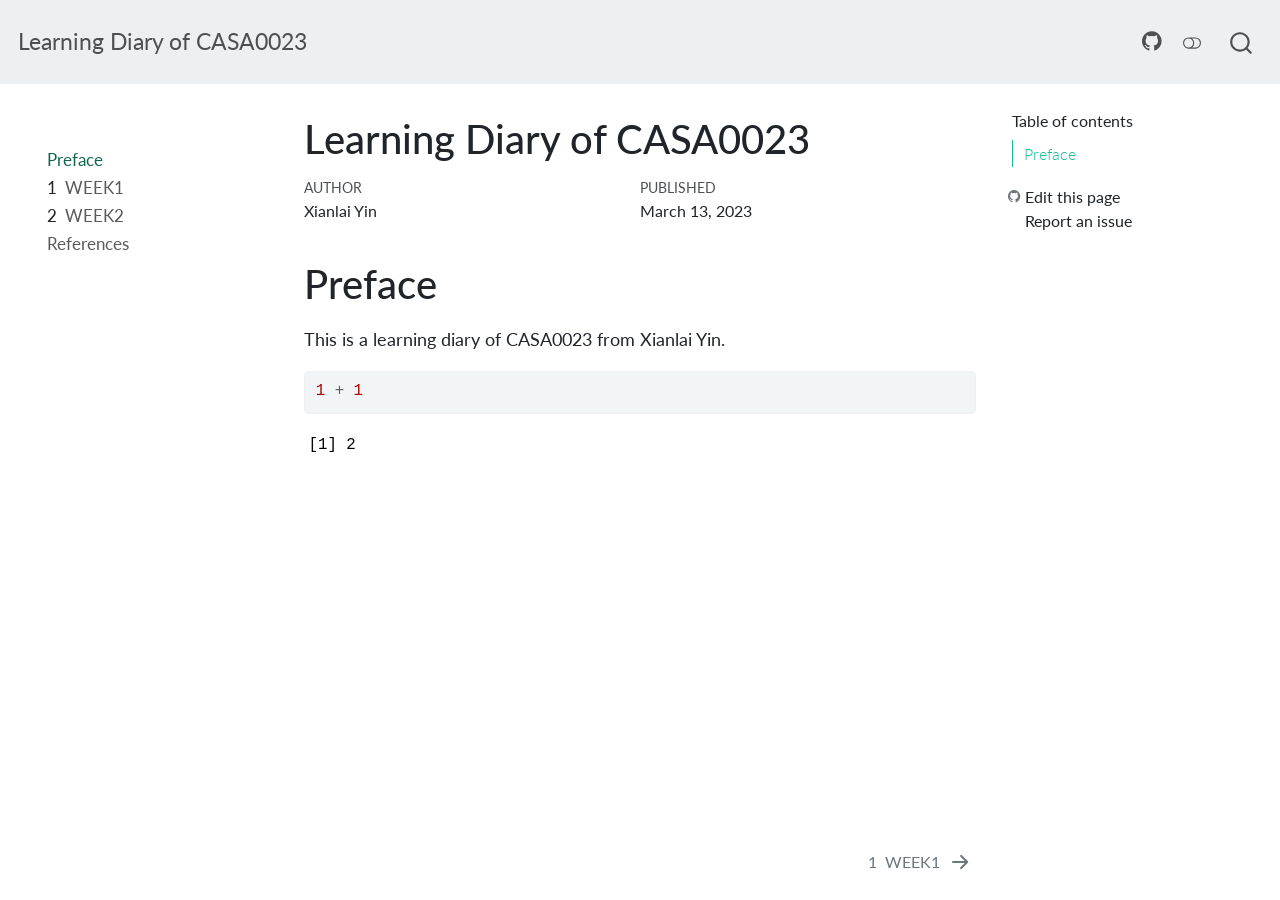
==== learning_diary/docs/index.html @ 4cc1a4bc "UPDATE" ====
<!DOCTYPE html>
<html xmlns="http://www.w3.org/1999/xhtml" lang="en" xml:lang="en"><head>
<meta http-equiv="Content-Type" content="text/html; charset=UTF-8">
<meta charset="utf-8">
<meta name="generator" content="quarto-1.1.251">
<meta name="viewport" content="width=device-width, initial-scale=1.0, user-scalable=yes">
<meta name="author" content="Xianlai Yin">
<meta name="dcterms.date" content="2023-03-13">
<title>Learning Diary of CASA0023</title>
<style>
code{white-space: pre-wrap;}
span.smallcaps{font-variant: small-caps;}
div.columns{display: flex; gap: min(4vw, 1.5em);}
div.column{flex: auto; overflow-x: auto;}
div.hanging-indent{margin-left: 1.5em; text-indent: -1.5em;}
ul.task-list{list-style: none;}
ul.task-list li input[type="checkbox"] {
  width: 0.8em;
  margin: 0 0.8em 0.2em -1.6em;
  vertical-align: middle;
}
pre > code.sourceCode { white-space: pre; position: relative; }
pre > code.sourceCode > span { display: inline-block; line-height: 1.25; }
pre > code.sourceCode > span:empty { height: 1.2em; }
.sourceCode { overflow: visible; }
code.sourceCode > span { color: inherit; text-decoration: inherit; }
div.sourceCode { margin: 1em 0; }
pre.sourceCode { margin: 0; }
@media screen {
div.sourceCode { overflow: auto; }
}
@media print {
pre > code.sourceCode { white-space: pre-wrap; }
pre > code.sourceCode > span { text-indent: -5em; padding-left: 5em; }
}
pre.numberSource code
  { counter-reset: source-line 0; }
pre.numberSource code > span
  { position: relative; left: -4em; counter-increment: source-line; }
pre.numberSource code > span > a:first-child::before
  { content: counter(source-line);
    position: relative; left: -1em; text-align: right; vertical-align: baseline;
    border: none; display: inline-block;
    -webkit-touch-callout: none; -webkit-user-select: none;
    -khtml-user-select: none; -moz-user-select: none;
    -ms-user-select: none; user-select: none;
    padding: 0 4px; width: 4em;
    color: #aaaaaa;
  }
pre.numberSource { margin-left: 3em; border-left: 1px solid #aaaaaa;  padding-left: 4px; }
div.sourceCode
  {   }
@media screen {
pre > code.sourceCode > span > a:first-child::before { text-decoration: underline; }
}
code span.al { color: #ff0000; font-weight: bold; } /* Alert */
code span.an { color: #60a0b0; font-weight: bold; font-style: italic; } /* Annotation */
code span.at { color: #7d9029; } /* Attribute */
code span.bn { color: #40a070; } /* BaseN */
code span.bu { color: #008000; } /* BuiltIn */
code span.cf { color: #007020; font-weight: bold; } /* ControlFlow */
code span.ch { color: #4070a0; } /* Char */
code span.cn { color: #880000; } /* Constant */
code span.co { color: #60a0b0; font-style: italic; } /* Comment */
code span.cv { color: #60a0b0; font-weight: bold; font-style: italic; } /* CommentVar */
code span.do { color: #ba2121; font-style: italic; } /* Documentation */
code span.dt { color: #902000; } /* DataType */
code span.dv { color: #40a070; } /* DecVal */
code span.er { color: #ff0000; font-weight: bold; } /* Error */
code span.ex { } /* Extension */
code span.fl { color: #40a070; } /* Float */
code span.fu { color: #06287e; } /* Function */
code span.im { color: #008000; font-weight: bold; } /* Import */
code span.in { color: #60a0b0; font-weight: bold; font-style: italic; } /* Information */
code span.kw { color: #007020; font-weight: bold; } /* Keyword */
code span.op { color: #666666; } /* Operator */
code span.ot { color: #007020; } /* Other */
code span.pp { color: #bc7a00; } /* Preprocessor */
code span.sc { color: #4070a0; } /* SpecialChar */
code span.ss { color: #bb6688; } /* SpecialString */
code span.st { color: #4070a0; } /* String */
code span.va { color: #19177c; } /* Variable */
code span.vs { color: #4070a0; } /* VerbatimString */
code span.wa { color: #60a0b0; font-weight: bold; font-style: italic; } /* Warning */
</style>

<script src="site_libs/quarto-nav/quarto-nav.js"></script>
<script src="site_libs/quarto-nav/headroom.min.js"></script>
<script src="site_libs/clipboard/clipboard.min.js"></script>
<script src="site_libs/quarto-search/autocomplete.umd.js"></script>
<script src="site_libs/quarto-search/fuse.min.js"></script>
<script src="site_libs/quarto-search/quarto-search.js"></script>
<meta name="quarto:offset" content="./">
<link href="./WEEK1.html" rel="next">
<script src="site_libs/quarto-html/quarto.js"></script>
<script src="site_libs/quarto-html/popper.min.js"></script>
<script src="site_libs/quarto-html/tippy.umd.min.js"></script>
<script src="site_libs/quarto-html/anchor.min.js"></script>
<link href="site_libs/quarto-html/tippy.css" rel="stylesheet">
<link href="site_libs/quarto-html/quarto-syntax-highlighting.css" rel="stylesheet" class="quarto-color-scheme" id="quarto-text-highlighting-styles">
<link href="site_libs/quarto-html/quarto-syntax-highlighting-dark.css" rel="prefetch" class="quarto-color-scheme quarto-color-alternate" id="quarto-text-highlighting-styles">
<script src="site_libs/bootstrap/bootstrap.min.js"></script>
<link href="site_libs/bootstrap/bootstrap-icons.css" rel="stylesheet">
<link href="site_libs/bootstrap/bootstrap.min.css" rel="stylesheet" class="quarto-color-scheme" id="quarto-bootstrap" data-mode="light">
<link href="site_libs/bootstrap/bootstrap-dark.min.css" rel="prefetch" class="quarto-color-scheme quarto-color-alternate" id="quarto-bootstrap" data-mode="dark"><script id="quarto-search-options" type="application/json">{
  "location": "navbar",
  "copy-button": false,
  "collapse-after": 3,
  "panel-placement": "end",
  "type": "overlay",
  "limit": 20,
  "language": {
    "search-no-results-text": "No results",
    "search-matching-documents-text": "matching documents",
    "search-copy-link-title": "Copy link to search",
    "search-hide-matches-text": "Hide additional matches",
    "search-more-match-text": "more match in this document",
    "search-more-matches-text": "more matches in this document",
    "search-clear-button-title": "Clear",
    "search-detached-cancel-button-title": "Cancel",
    "search-submit-button-title": "Submit"
  }
}</script>
</head>
<body class="nav-sidebar floating nav-fixed">

<div id="quarto-search-results"></div>
  <header id="quarto-header" class="headroom fixed-top"><nav class="navbar navbar-expand-lg navbar-dark "><div class="navbar-container container-fluid">
      <div class="navbar-brand-container">
    <a class="navbar-brand" href="./index.html">
    <span class="navbar-title">Learning Diary of CASA0023</span>
    </a>
  </div>
          <button class="navbar-toggler" type="button" data-bs-toggle="collapse" data-bs-target="#navbarCollapse" aria-controls="navbarCollapse" aria-expanded="false" aria-label="Toggle navigation" onclick="if (window.quartoToggleHeadroom) { window.quartoToggleHeadroom(); }">
  <span class="navbar-toggler-icon"></span>
</button>
          <div class="collapse navbar-collapse" id="navbarCollapse">
            <ul class="navbar-nav navbar-nav-scroll ms-auto">
<li class="nav-item compact">
    <a class="nav-link" href="https://github.com/XianlaiYin/CASA0023/tree/main/learning_diary"><i class="bi bi-github" role="img">
</i> 
 </a>
  </li>  
</ul>
<div class="quarto-toggle-container">
                  <a href="" class="quarto-color-scheme-toggle nav-link" onclick="window.quartoToggleColorScheme(); return false;" title="Toggle dark mode"><i class="bi"></i></a>
              </div>
              <div id="quarto-search" class="" title="Search"></div>
          </div> <!-- /navcollapse -->
      </div> <!-- /container-fluid -->
    </nav><nav class="quarto-secondary-nav" data-bs-toggle="collapse" data-bs-target="#quarto-sidebar" aria-controls="quarto-sidebar" aria-expanded="false" aria-label="Toggle sidebar navigation" onclick="if (window.quartoToggleHeadroom) { window.quartoToggleHeadroom(); }"><div class="container-fluid d-flex justify-content-between">
      <h1 class="quarto-secondary-nav-title">Learning Diary of CASA0023</h1>
      <button type="button" class="quarto-btn-toggle btn" aria-label="Show secondary navigation">
        <i class="bi bi-chevron-right"></i>
      </button>
    </div>
  </nav></header><!-- content --><div id="quarto-content" class="quarto-container page-columns page-rows-contents page-layout-article page-navbar">
<!-- sidebar -->
  <nav id="quarto-sidebar" class="sidebar collapse sidebar-navigation floating overflow-auto"><div class="mt-2 flex-shrink-0 align-items-center">
        <div class="sidebar-search">
        <div id="quarto-search" class="" title="Search"></div>
        </div>
      </div>
    <div class="sidebar-menu-container"> 
    <ul class="list-unstyled mt-1">
<li class="sidebar-item">
  <div class="sidebar-item-container"> 
  <a href="./index.html" class="sidebar-item-text sidebar-link active">Preface</a>
  </div>
</li>
        <li class="sidebar-item">
  <div class="sidebar-item-container"> 
  <a href="./WEEK1.html" class="sidebar-item-text sidebar-link"><span class="chapter-number">1</span>&nbsp; <span class="chapter-title">WEEK1</span></a>
  </div>
</li>
        <li class="sidebar-item">
  <div class="sidebar-item-container"> 
  <a href="./WEEK2.html" class="sidebar-item-text sidebar-link"><span class="chapter-number">2</span>&nbsp; <span class="chapter-title">WEEK2</span></a>
  </div>
</li>
        <li class="sidebar-item">
  <div class="sidebar-item-container"> 
  <a href="./references.html" class="sidebar-item-text sidebar-link">References</a>
  </div>
</li>
    </ul>
</div>
</nav><!-- margin-sidebar --><div id="quarto-margin-sidebar" class="sidebar margin-sidebar">
        <nav id="TOC" role="doc-toc" class="toc-active"><h2 id="toc-title">Table of contents</h2>
   
  <ul>
<li><a href="#preface" id="toc-preface" class="nav-link active" data-scroll-target="#preface">Preface</a></li>
  </ul><div class="toc-actions"><div><i class="bi bi-github"></i></div><div class="action-links"><p><a href="https://github.com/XianlaiYin/CASA0023/tree/main/learning_diary/edit/main/index.qmd" class="toc-action">Edit this page</a></p><p><a href="https://github.com/XianlaiYin/CASA0023/tree/main/learning_diary/issues/new" class="toc-action">Report an issue</a></p></div></div></nav>
    </div>
<!-- main -->
<main class="content" id="quarto-document-content"><header id="title-block-header" class="quarto-title-block default"><div class="quarto-title">
<h1 class="title d-none d-lg-block">Learning Diary of CASA0023</h1>
</div>



<div class="quarto-title-meta">

    <div>
    <div class="quarto-title-meta-heading">Author</div>
    <div class="quarto-title-meta-contents">
             <p>Xianlai Yin </p>
          </div>
  </div>
    
    <div>
    <div class="quarto-title-meta-heading">Published</div>
    <div class="quarto-title-meta-contents">
      <p class="date">March 13, 2023</p>
    </div>
  </div>
    
  </div>
  

</header><section id="preface" class="level1 unnumbered"><h1 class="unnumbered">Preface</h1>
<p>This is a learning diary of CASA0023 from Xianlai Yin.</p>
<div class="cell">
<div class="sourceCode" id="cb1"><pre class="downlit sourceCode r code-with-copy"><code class="sourceCode R"><span><span class="fl">1</span> <span class="op">+</span> <span class="fl">1</span></span></code><button title="Copy to Clipboard" class="code-copy-button"><i class="bi"></i></button></pre></div>
<div class="cell-output cell-output-stdout">
<pre><code>[1] 2</code></pre>
</div>
</div>


</section></main><!-- /main --><script id="quarto-html-after-body" type="application/javascript">
window.document.addEventListener("DOMContentLoaded", function (event) {
  const toggleBodyColorMode = (bsSheetEl) => {
    const mode = bsSheetEl.getAttribute("data-mode");
    const bodyEl = window.document.querySelector("body");
    if (mode === "dark") {
      bodyEl.classList.add("quarto-dark");
      bodyEl.classList.remove("quarto-light");
    } else {
      bodyEl.classList.add("quarto-light");
      bodyEl.classList.remove("quarto-dark");
    }
  }
  const toggleBodyColorPrimary = () => {
    const bsSheetEl = window.document.querySelector("link#quarto-bootstrap");
    if (bsSheetEl) {
      toggleBodyColorMode(bsSheetEl);
    }
  }
  toggleBodyColorPrimary();  
  const disableStylesheet = (stylesheets) => {
    for (let i=0; i < stylesheets.length; i++) {
      const stylesheet = stylesheets[i];
      stylesheet.rel = 'prefetch';
    }
  }
  const enableStylesheet = (stylesheets) => {
    for (let i=0; i < stylesheets.length; i++) {
      const stylesheet = stylesheets[i];
      stylesheet.rel = 'stylesheet';
    }
  }
  const manageTransitions = (selector, allowTransitions) => {
    const els = window.document.querySelectorAll(selector);
    for (let i=0; i < els.length; i++) {
      const el = els[i];
      if (allowTransitions) {
        el.classList.remove('notransition');
      } else {
        el.classList.add('notransition');
      }
    }
  }
  const toggleColorMode = (alternate) => {
    // Switch the stylesheets
    const alternateStylesheets = window.document.querySelectorAll('link.quarto-color-scheme.quarto-color-alternate');
    manageTransitions('#quarto-margin-sidebar .nav-link', false);
    if (alternate) {
      enableStylesheet(alternateStylesheets);
      for (const sheetNode of alternateStylesheets) {
        if (sheetNode.id === "quarto-bootstrap") {
          toggleBodyColorMode(sheetNode);
        }
      }
    } else {
      disableStylesheet(alternateStylesheets);
      toggleBodyColorPrimary();
    }
    manageTransitions('#quarto-margin-sidebar .nav-link', true);
    // Switch the toggles
    const toggles = window.document.querySelectorAll('.quarto-color-scheme-toggle');
    for (let i=0; i < toggles.length; i++) {
      const toggle = toggles[i];
      if (toggle) {
        if (alternate) {
          toggle.classList.add("alternate");     
        } else {
          toggle.classList.remove("alternate");
        }
      }
    }
    // Hack to workaround the fact that safari doesn't
    // properly recolor the scrollbar when toggling (#1455)
    if (navigator.userAgent.indexOf('Safari') > 0 && navigator.userAgent.indexOf('Chrome') == -1) {
      manageTransitions("body", false);
      window.scrollTo(0, 1);
      setTimeout(() => {
        window.scrollTo(0, 0);
        manageTransitions("body", true);
      }, 40);  
    }
  }
  const isFileUrl = () => { 
    return window.location.protocol === 'file:';
  }
  const hasAlternateSentinel = () => {  
    let styleSentinel = getColorSchemeSentinel();
    if (styleSentinel !== null) {
      return styleSentinel === "alternate";
    } else {
      return false;
    }
  }
  const setStyleSentinel = (alternate) => {
    const value = alternate ? "alternate" : "default";
    if (!isFileUrl()) {
      window.localStorage.setItem("quarto-color-scheme", value);
    } else {
      localAlternateSentinel = value;
    }
  }
  const getColorSchemeSentinel = () => {
    if (!isFileUrl()) {
      const storageValue = window.localStorage.getItem("quarto-color-scheme");
      return storageValue != null ? storageValue : localAlternateSentinel;
    } else {
      return localAlternateSentinel;
    }
  }
  let localAlternateSentinel = 'default';
  // Dark / light mode switch
  window.quartoToggleColorScheme = () => {
    // Read the current dark / light value 
    let toAlternate = !hasAlternateSentinel();
    toggleColorMode(toAlternate);
    setStyleSentinel(toAlternate);
  };
  // Ensure there is a toggle, if there isn't float one in the top right
  if (window.document.querySelector('.quarto-color-scheme-toggle') === null) {
    const a = window.document.createElement('a');
    a.classList.add('top-right');
    a.classList.add('quarto-color-scheme-toggle');
    a.href = "";
    a.onclick = function() { try { window.quartoToggleColorScheme(); } catch {} return false; };
    const i = window.document.createElement("i");
    i.classList.add('bi');
    a.appendChild(i);
    window.document.body.appendChild(a);
  }
  // Switch to dark mode if need be
  if (hasAlternateSentinel()) {
    toggleColorMode(true);
  } 
  const icon = "";
  const anchorJS = new window.AnchorJS();
  anchorJS.options = {
    placement: 'right',
    icon: icon
  };
  anchorJS.add('.anchored');
  const clipboard = new window.ClipboardJS('.code-copy-button', {
    target: function(trigger) {
      return trigger.previousElementSibling;
    }
  });
  clipboard.on('success', function(e) {
    // button target
    const button = e.trigger;
    // don't keep focus
    button.blur();
    // flash "checked"
    button.classList.add('code-copy-button-checked');
    var currentTitle = button.getAttribute("title");
    button.setAttribute("title", "Copied!");
    setTimeout(function() {
      button.setAttribute("title", currentTitle);
      button.classList.remove('code-copy-button-checked');
    }, 1000);
    // clear code selection
    e.clearSelection();
  });
  function tippyHover(el, contentFn) {
    const config = {
      allowHTML: true,
      content: contentFn,
      maxWidth: 500,
      delay: 100,
      arrow: false,
      appendTo: function(el) {
          return el.parentElement;
      },
      interactive: true,
      interactiveBorder: 10,
      theme: 'quarto',
      placement: 'bottom-start'
    };
    window.tippy(el, config); 
  }
  const noterefs = window.document.querySelectorAll('a[role="doc-noteref"]');
  for (var i=0; i<noterefs.length; i++) {
    const ref = noterefs[i];
    tippyHover(ref, function() {
      // use id or data attribute instead here
      let href = ref.getAttribute('data-footnote-href') || ref.getAttribute('href');
      try { href = new URL(href).hash; } catch {}
      const id = href.replace(/^#\/?/, "");
      const note = window.document.getElementById(id);
      return note.innerHTML;
    });
  }
  var bibliorefs = window.document.querySelectorAll('a[role="doc-biblioref"]');
  for (var i=0; i<bibliorefs.length; i++) {
    const ref = bibliorefs[i];
    const cites = ref.parentNode.getAttribute('data-cites').split(' ');
    tippyHover(ref, function() {
      var popup = window.document.createElement('div');
      cites.forEach(function(cite) {
        var citeDiv = window.document.createElement('div');
        citeDiv.classList.add('hanging-indent');
        citeDiv.classList.add('csl-entry');
        var biblioDiv = window.document.getElementById('ref-' + cite);
        if (biblioDiv) {
          citeDiv.innerHTML = biblioDiv.innerHTML;
        }
        popup.appendChild(citeDiv);
      });
      return popup.innerHTML;
    });
  }
});
</script><nav class="page-navigation"><div class="nav-page nav-page-previous">
  </div>
  <div class="nav-page nav-page-next">
      <a href="./WEEK1.html" class="pagination-link">
        <span class="nav-page-text"><span class="chapter-number">1</span>&nbsp; <span class="chapter-title">WEEK1</span></span> <i class="bi bi-arrow-right-short"></i>
      </a>
  </div>
</nav>
</div> <!-- /content -->



</body></html>
---- learning_diary/docs/site_libs/quarto-html/tippy.css ----
.tippy-box[data-animation=fade][data-state=hidden]{opacity:0}[data-tippy-root]{max-width:calc(100vw - 10px)}.tippy-box{position:relative;background-color:#333;color:#fff;border-radius:4px;font-size:14px;line-height:1.4;white-space:normal;outline:0;transition-property:transform,visibility,opacity}.tippy-box[data-placement^=top]>.tippy-arrow{bottom:0}.tippy-box[data-placement^=top]>.tippy-arrow:before{bottom:-7px;left:0;border-width:8px 8px 0;border-top-color:initial;transform-origin:center top}.tippy-box[data-placement^=bottom]>.tippy-arrow{top:0}.tippy-box[data-placement^=bottom]>.tippy-arrow:before{top:-7px;left:0;border-width:0 8px 8px;border-bottom-color:initial;transform-origin:center bottom}.tippy-box[data-placement^=left]>.tippy-arrow{right:0}.tippy-box[data-placement^=left]>.tippy-arrow:before{border-width:8px 0 8px 8px;border-left-color:initial;right:-7px;transform-origin:center left}.tippy-box[data-placement^=right]>.tippy-arrow{left:0}.tippy-box[data-placement^=right]>.tippy-arrow:before{left:-7px;border-width:8px 8px 8px 0;border-right-color:initial;transform-origin:center right}.tippy-box[data-inertia][data-state=visible]{transition-timing-function:cubic-bezier(.54,1.5,.38,1.11)}.tippy-arrow{width:16px;height:16px;color:#333}.tippy-arrow:before{content:"";position:absolute;border-color:transparent;border-style:solid}.tippy-content{position:relative;padding:5px 9px;z-index:1}
---- learning_diary/docs/site_libs/quarto-html/quarto-syntax-highlighting.css ----
/* quarto syntax highlight colors */
:root {
  --quarto-hl-ot-color: #003B4F;
  --quarto-hl-at-color: #657422;
  --quarto-hl-ss-color: #20794D;
  --quarto-hl-an-color: #5E5E5E;
  --quarto-hl-fu-color: #4758AB;
  --quarto-hl-st-color: #20794D;
  --quarto-hl-cf-color: #003B4F;
  --quarto-hl-op-color: #5E5E5E;
  --quarto-hl-er-color: #AD0000;
  --quarto-hl-bn-color: #AD0000;
  --quarto-hl-al-color: #AD0000;
  --quarto-hl-va-color: #111111;
  --quarto-hl-bu-color: inherit;
  --quarto-hl-ex-color: inherit;
  --quarto-hl-pp-color: #AD0000;
  --quarto-hl-in-color: #5E5E5E;
  --quarto-hl-vs-color: #20794D;
  --quarto-hl-wa-color: #5E5E5E;
  --quarto-hl-do-color: #5E5E5E;
  --quarto-hl-im-color: #00769E;
  --quarto-hl-ch-color: #20794D;
  --quarto-hl-dt-color: #AD0000;
  --quarto-hl-fl-color: #AD0000;
  --quarto-hl-co-color: #5E5E5E;
  --quarto-hl-cv-color: #5E5E5E;
  --quarto-hl-cn-color: #8f5902;
  --quarto-hl-sc-color: #5E5E5E;
  --quarto-hl-dv-color: #AD0000;
  --quarto-hl-kw-color: #003B4F;
}

/* other quarto variables */
:root {
  --quarto-font-monospace: SFMono-Regular, Menlo, Monaco, Consolas, "Liberation Mono", "Courier New", monospace;
}

pre > code.sourceCode > span {
  color: #003B4F;
}

code span {
  color: #003B4F;
}

code.sourceCode > span {
  color: #003B4F;
}

div.sourceCode,
div.sourceCode pre.sourceCode {
  color: #003B4F;
}

code span.ot {
  color: #003B4F;
}

code span.at {
  color: #657422;
}

code span.ss {
  color: #20794D;
}

code span.an {
  color: #5E5E5E;
}

code span.fu {
  color: #4758AB;
}

code span.st {
  color: #20794D;
}

code span.cf {
  color: #003B4F;
}

code span.op {
  color: #5E5E5E;
}

code span.er {
  color: #AD0000;
}

code span.bn {
  color: #AD0000;
}

code span.al {
  color: #AD0000;
}

code span.va {
  color: #111111;
}

code span.pp {
  color: #AD0000;
}

code span.in {
  color: #5E5E5E;
}

code span.vs {
  color: #20794D;
}

code span.wa {
  color: #5E5E5E;
  font-style: italic;
}

code span.do {
  color: #5E5E5E;
  font-style: italic;
}

code span.im {
  color: #00769E;
}

code span.ch {
  color: #20794D;
}

code span.dt {
  color: #AD0000;
}

code span.fl {
  color: #AD0000;
}

code span.co {
  color: #5E5E5E;
}

code span.cv {
  color: #5E5E5E;
  font-style: italic;
}

code span.cn {
  color: #8f5902;
}

code span.sc {
  color: #5E5E5E;
}

code span.dv {
  color: #AD0000;
}

code span.kw {
  color: #003B4F;
}

.prevent-inlining {
  content: "</";
}

/*# sourceMappingURL=debc5d5d77c3f9108843748ff7464032.css.map */
---- learning_diary/docs/site_libs/quarto-html/quarto-syntax-highlighting-dark.css ----
/* quarto syntax highlight colors */
:root {
  --quarto-hl-al-color: #f07178;
  --quarto-hl-an-color: #d4d0ab;
  --quarto-hl-at-color: #00e0e0;
  --quarto-hl-bn-color: #d4d0ab;
  --quarto-hl-bu-color: #abe338;
  --quarto-hl-ch-color: #abe338;
  --quarto-hl-co-color: #f8f8f2;
  --quarto-hl-cv-color: #ffd700;
  --quarto-hl-cn-color: #ffd700;
  --quarto-hl-cf-color: #ffa07a;
  --quarto-hl-dt-color: #ffa07a;
  --quarto-hl-dv-color: #d4d0ab;
  --quarto-hl-do-color: #f8f8f2;
  --quarto-hl-er-color: #f07178;
  --quarto-hl-ex-color: #00e0e0;
  --quarto-hl-fl-color: #d4d0ab;
  --quarto-hl-fu-color: #ffa07a;
  --quarto-hl-im-color: #abe338;
  --quarto-hl-in-color: #d4d0ab;
  --quarto-hl-kw-color: #ffa07a;
  --quarto-hl-op-color: #ffa07a;
  --quarto-hl-ot-color: #00e0e0;
  --quarto-hl-pp-color: #dcc6e0;
  --quarto-hl-re-color: #00e0e0;
  --quarto-hl-sc-color: #abe338;
  --quarto-hl-ss-color: #abe338;
  --quarto-hl-st-color: #abe338;
  --quarto-hl-va-color: #00e0e0;
  --quarto-hl-vs-color: #abe338;
  --quarto-hl-wa-color: #dcc6e0;
}

/* other quarto variables */
:root {
  --quarto-font-monospace: SFMono-Regular, Menlo, Monaco, Consolas, "Liberation Mono", "Courier New", monospace;
}

code span.al {
  font-weight: bold;
  color: #f07178;
}

code span.an {
  color: #d4d0ab;
}

code span.at {
  color: #00e0e0;
}

code span.bn {
  color: #d4d0ab;
}

code span.bu {
  color: #abe338;
}

code span.ch {
  color: #abe338;
}

code span.co {
  font-style: italic;
  color: #f8f8f2;
}

code span.cv {
  color: #ffd700;
}

code span.cn {
  color: #ffd700;
}

code span.cf {
  font-weight: bold;
  color: #ffa07a;
}

code span.dt {
  color: #ffa07a;
}

code span.dv {
  color: #d4d0ab;
}

code span.do {
  color: #f8f8f2;
}

code span.er {
  color: #f07178;
  text-decoration: underline;
}

code span.ex {
  font-weight: bold;
  color: #00e0e0;
}

code span.fl {
  color: #d4d0ab;
}

code span.fu {
  color: #ffa07a;
}

code span.im {
  color: #abe338;
}

code span.in {
  color: #d4d0ab;
}

code span.kw {
  font-weight: bold;
  color: #ffa07a;
}

pre > code.sourceCode > span {
  color: #f8f8f2;
}

code span {
  color: #f8f8f2;
}

code.sourceCode > span {
  color: #f8f8f2;
}

div.sourceCode,
div.sourceCode pre.sourceCode {
  color: #f8f8f2;
}

code span.op {
  color: #ffa07a;
}

code span.ot {
  color: #00e0e0;
}

code span.pp {
  color: #dcc6e0;
}

code span.re {
  color: #00e0e0;
}

code span.sc {
  color: #abe338;
}

code span.ss {
  color: #abe338;
}

code span.st {
  color: #abe338;
}

code span.va {
  color: #00e0e0;
}

code span.vs {
  color: #abe338;
}

code span.wa {
  color: #dcc6e0;
}

.prevent-inlining {
  content: "</";
}

/*# sourceMappingURL=935a306eefa94366c21e1a970dddb765.css.map */
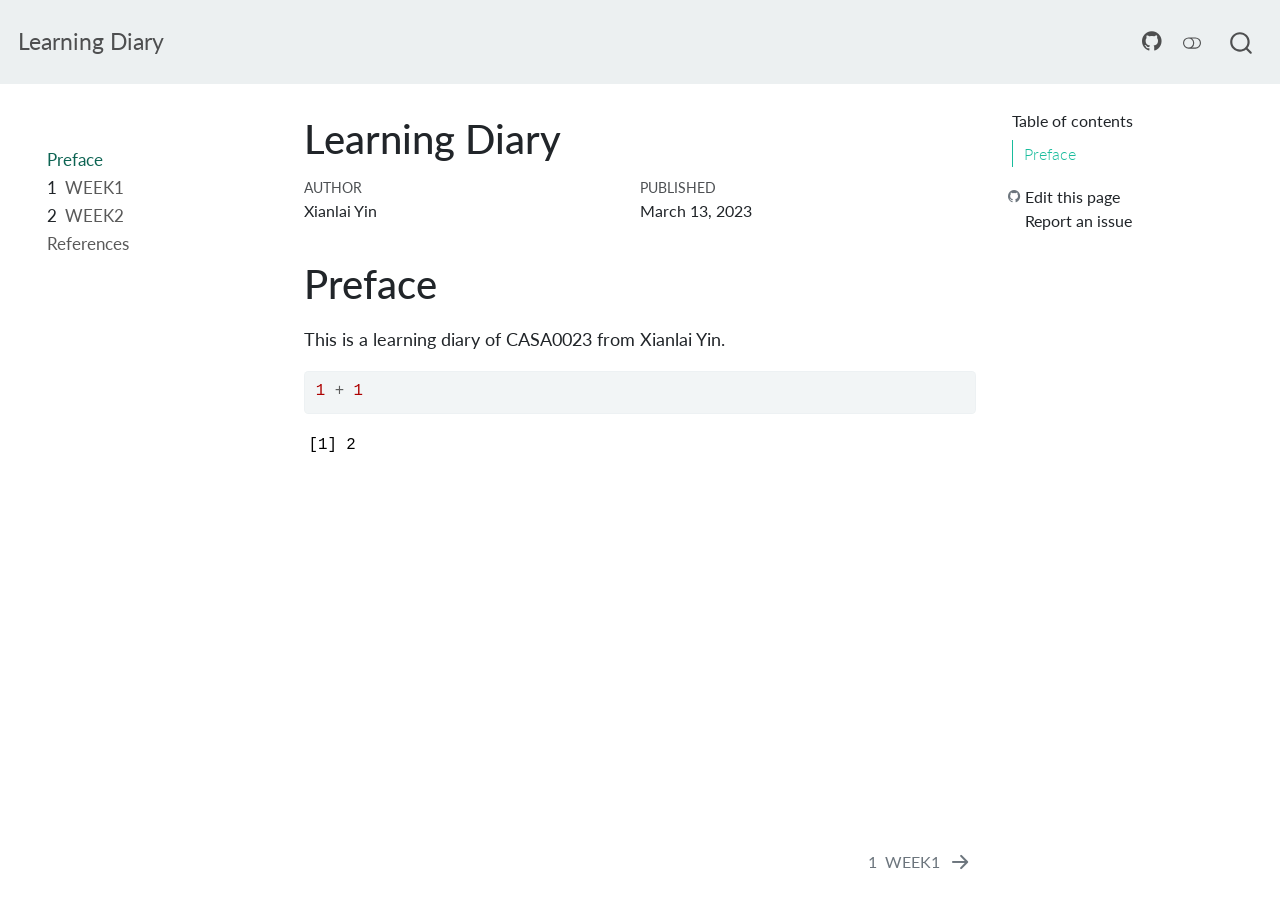
==== commit 2d1a28e6: "update" ====
--- a/learning_diary/docs/index.html
+++ b/learning_diary/docs/index.html
@@ -6,7 +6,7 @@
 <meta name="viewport" content="width=device-width, initial-scale=1.0, user-scalable=yes">
 <meta name="author" content="Xianlai Yin">
 <meta name="dcterms.date" content="2023-03-13">
-<title>Learning Diary of CASA0023</title>
+<title>Learning Diary</title>
 <style>
 code{white-space: pre-wrap;}
 span.smallcaps{font-variant: small-caps;}
@@ -128,7 +128,7 @@
   <header id="quarto-header" class="headroom fixed-top"><nav class="navbar navbar-expand-lg navbar-dark "><div class="navbar-container container-fluid">
       <div class="navbar-brand-container">
     <a class="navbar-brand" href="./index.html">
-    <span class="navbar-title">Learning Diary of CASA0023</span>
+    <span class="navbar-title">Learning Diary</span>
     </a>
   </div>
           <button class="navbar-toggler" type="button" data-bs-toggle="collapse" data-bs-target="#navbarCollapse" aria-controls="navbarCollapse" aria-expanded="false" aria-label="Toggle navigation" onclick="if (window.quartoToggleHeadroom) { window.quartoToggleHeadroom(); }">
@@ -137,7 +137,7 @@
           <div class="collapse navbar-collapse" id="navbarCollapse">
             <ul class="navbar-nav navbar-nav-scroll ms-auto">
 <li class="nav-item compact">
-    <a class="nav-link" href="https://github.com/XianlaiYin/CASA0023/tree/main/learning_diary"><i class="bi bi-github" role="img">
+    <a class="nav-link" href="https://github.com/XianlaiYin/XianlaiYin.github.io"><i class="bi bi-github" role="img" aria-label="Source Code">
 </i> 
  </a>
   </li>  
@@ -149,7 +149,7 @@
           </div> <!-- /navcollapse -->
       </div> <!-- /container-fluid -->
     </nav><nav class="quarto-secondary-nav" data-bs-toggle="collapse" data-bs-target="#quarto-sidebar" aria-controls="quarto-sidebar" aria-expanded="false" aria-label="Toggle sidebar navigation" onclick="if (window.quartoToggleHeadroom) { window.quartoToggleHeadroom(); }"><div class="container-fluid d-flex justify-content-between">
-      <h1 class="quarto-secondary-nav-title">Learning Diary of CASA0023</h1>
+      <h1 class="quarto-secondary-nav-title">Learning Diary</h1>
       <button type="button" class="quarto-btn-toggle btn" aria-label="Show secondary navigation">
         <i class="bi bi-chevron-right"></i>
       </button>
@@ -190,11 +190,11 @@
    
   <ul>
 <li><a href="#preface" id="toc-preface" class="nav-link active" data-scroll-target="#preface">Preface</a></li>
-  </ul><div class="toc-actions"><div><i class="bi bi-github"></i></div><div class="action-links"><p><a href="https://github.com/XianlaiYin/CASA0023/tree/main/learning_diary/edit/main/index.qmd" class="toc-action">Edit this page</a></p><p><a href="https://github.com/XianlaiYin/CASA0023/tree/main/learning_diary/issues/new" class="toc-action">Report an issue</a></p></div></div></nav>
+  </ul><div class="toc-actions"><div><i class="bi bi-github"></i></div><div class="action-links"><p><a href="https://github.com/XianlaiYin/XianlaiYin.github.io/edit/main/index.qmd" class="toc-action">Edit this page</a></p><p><a href="https://github.com/XianlaiYin/XianlaiYin.github.io/issues/new" class="toc-action">Report an issue</a></p></div></div></nav>
     </div>
 <!-- main -->
 <main class="content" id="quarto-document-content"><header id="title-block-header" class="quarto-title-block default"><div class="quarto-title">
-<h1 class="title d-none d-lg-block">Learning Diary of CASA0023</h1>
+<h1 class="title d-none d-lg-block">Learning Diary</h1>
 </div>
 
 
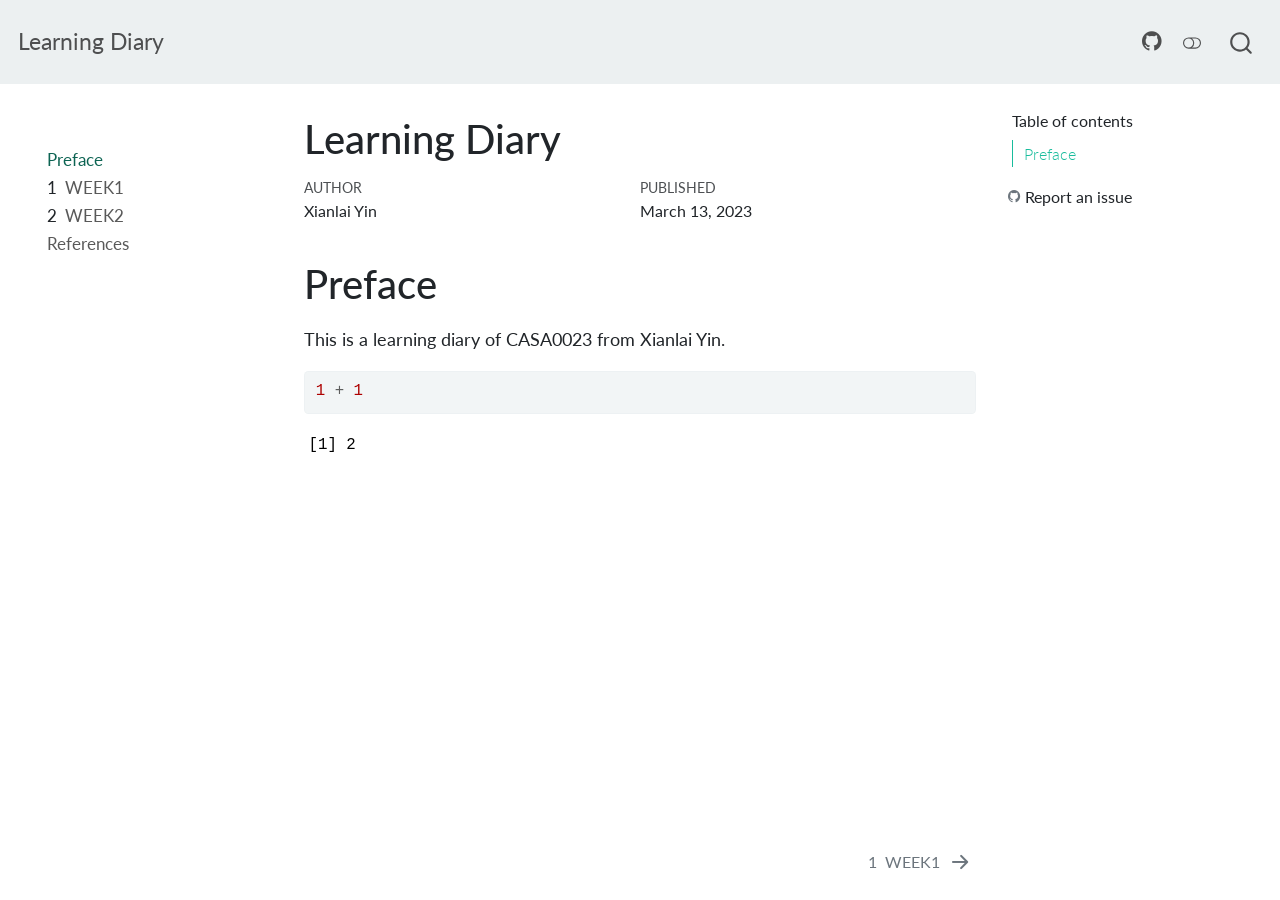
==== commit 60da6c93: "update" ====
--- a/learning_diary/docs/index.html
+++ b/learning_diary/docs/index.html
@@ -190,7 +190,7 @@
    
   <ul>
 <li><a href="#preface" id="toc-preface" class="nav-link active" data-scroll-target="#preface">Preface</a></li>
-  </ul><div class="toc-actions"><div><i class="bi bi-github"></i></div><div class="action-links"><p><a href="https://github.com/XianlaiYin/XianlaiYin.github.io/edit/main/index.qmd" class="toc-action">Edit this page</a></p><p><a href="https://github.com/XianlaiYin/XianlaiYin.github.io/issues/new" class="toc-action">Report an issue</a></p></div></div></nav>
+  </ul><div class="toc-actions"><div><i class="bi bi-github"></i></div><div class="action-links"><p><a href="https://github.com/XianlaiYin/XianlaiYin.github.io/issues/new" class="toc-action">Report an issue</a></p></div></div></nav>
     </div>
 <!-- main -->
 <main class="content" id="quarto-document-content"><header id="title-block-header" class="quarto-title-block default"><div class="quarto-title">
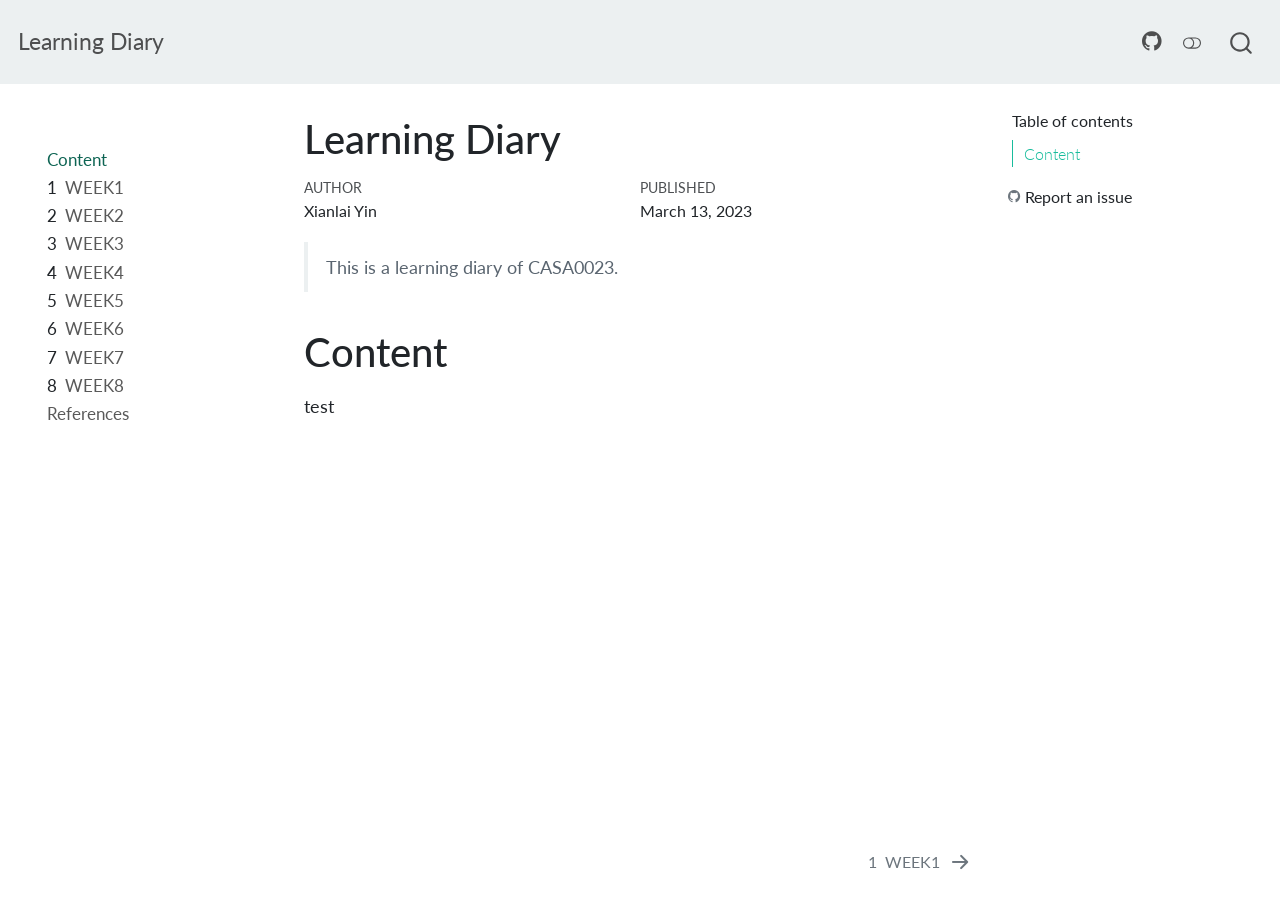
==== commit c5767337: "UPDATE" ====
--- a/learning_diary/docs/index.html
+++ b/learning_diary/docs/index.html
@@ -1,11 +1,14 @@
 <!DOCTYPE html>
 <html xmlns="http://www.w3.org/1999/xhtml" lang="en" xml:lang="en"><head>
-<meta http-equiv="Content-Type" content="text/html; charset=UTF-8">
+
 <meta charset="utf-8">
 <meta name="generator" content="quarto-1.1.251">
+
 <meta name="viewport" content="width=device-width, initial-scale=1.0, user-scalable=yes">
+
 <meta name="author" content="Xianlai Yin">
 <meta name="dcterms.date" content="2023-03-13">
+
 <title>Learning Diary</title>
 <style>
 code{white-space: pre-wrap;}
@@ -19,70 +22,8 @@
   margin: 0 0.8em 0.2em -1.6em;
   vertical-align: middle;
 }
-pre > code.sourceCode { white-space: pre; position: relative; }
-pre > code.sourceCode > span { display: inline-block; line-height: 1.25; }
-pre > code.sourceCode > span:empty { height: 1.2em; }
-.sourceCode { overflow: visible; }
-code.sourceCode > span { color: inherit; text-decoration: inherit; }
-div.sourceCode { margin: 1em 0; }
-pre.sourceCode { margin: 0; }
-@media screen {
-div.sourceCode { overflow: auto; }
-}
-@media print {
-pre > code.sourceCode { white-space: pre-wrap; }
-pre > code.sourceCode > span { text-indent: -5em; padding-left: 5em; }
-}
-pre.numberSource code
-  { counter-reset: source-line 0; }
-pre.numberSource code > span
-  { position: relative; left: -4em; counter-increment: source-line; }
-pre.numberSource code > span > a:first-child::before
-  { content: counter(source-line);
-    position: relative; left: -1em; text-align: right; vertical-align: baseline;
-    border: none; display: inline-block;
-    -webkit-touch-callout: none; -webkit-user-select: none;
-    -khtml-user-select: none; -moz-user-select: none;
-    -ms-user-select: none; user-select: none;
-    padding: 0 4px; width: 4em;
-    color: #aaaaaa;
-  }
-pre.numberSource { margin-left: 3em; border-left: 1px solid #aaaaaa;  padding-left: 4px; }
-div.sourceCode
-  {   }
-@media screen {
-pre > code.sourceCode > span > a:first-child::before { text-decoration: underline; }
-}
-code span.al { color: #ff0000; font-weight: bold; } /* Alert */
-code span.an { color: #60a0b0; font-weight: bold; font-style: italic; } /* Annotation */
-code span.at { color: #7d9029; } /* Attribute */
-code span.bn { color: #40a070; } /* BaseN */
-code span.bu { color: #008000; } /* BuiltIn */
-code span.cf { color: #007020; font-weight: bold; } /* ControlFlow */
-code span.ch { color: #4070a0; } /* Char */
-code span.cn { color: #880000; } /* Constant */
-code span.co { color: #60a0b0; font-style: italic; } /* Comment */
-code span.cv { color: #60a0b0; font-weight: bold; font-style: italic; } /* CommentVar */
-code span.do { color: #ba2121; font-style: italic; } /* Documentation */
-code span.dt { color: #902000; } /* DataType */
-code span.dv { color: #40a070; } /* DecVal */
-code span.er { color: #ff0000; font-weight: bold; } /* Error */
-code span.ex { } /* Extension */
-code span.fl { color: #40a070; } /* Float */
-code span.fu { color: #06287e; } /* Function */
-code span.im { color: #008000; font-weight: bold; } /* Import */
-code span.in { color: #60a0b0; font-weight: bold; font-style: italic; } /* Information */
-code span.kw { color: #007020; font-weight: bold; } /* Keyword */
-code span.op { color: #666666; } /* Operator */
-code span.ot { color: #007020; } /* Other */
-code span.pp { color: #bc7a00; } /* Preprocessor */
-code span.sc { color: #4070a0; } /* SpecialChar */
-code span.ss { color: #bb6688; } /* SpecialString */
-code span.st { color: #4070a0; } /* String */
-code span.va { color: #19177c; } /* Variable */
-code span.vs { color: #4070a0; } /* VerbatimString */
-code span.wa { color: #60a0b0; font-weight: bold; font-style: italic; } /* Warning */
 </style>
+
 
 <script src="site_libs/quarto-nav/quarto-nav.js"></script>
 <script src="site_libs/quarto-nav/headroom.min.js"></script>
@@ -102,7 +43,8 @@
 <script src="site_libs/bootstrap/bootstrap.min.js"></script>
 <link href="site_libs/bootstrap/bootstrap-icons.css" rel="stylesheet">
 <link href="site_libs/bootstrap/bootstrap.min.css" rel="stylesheet" class="quarto-color-scheme" id="quarto-bootstrap" data-mode="light">
-<link href="site_libs/bootstrap/bootstrap-dark.min.css" rel="prefetch" class="quarto-color-scheme quarto-color-alternate" id="quarto-bootstrap" data-mode="dark"><script id="quarto-search-options" type="application/json">{
+<link href="site_libs/bootstrap/bootstrap-dark.min.css" rel="prefetch" class="quarto-color-scheme quarto-color-alternate" id="quarto-bootstrap" data-mode="dark">
+<script id="quarto-search-options" type="application/json">{
   "location": "navbar",
   "copy-button": false,
   "collapse-after": 3,
@@ -121,11 +63,16 @@
     "search-submit-button-title": "Submit"
   }
 }</script>
+
+
 </head>
+
 <body class="nav-sidebar floating nav-fixed">
 
 <div id="quarto-search-results"></div>
-  <header id="quarto-header" class="headroom fixed-top"><nav class="navbar navbar-expand-lg navbar-dark "><div class="navbar-container container-fluid">
+  <header id="quarto-header" class="headroom fixed-top">
+    <nav class="navbar navbar-expand-lg navbar-dark ">
+      <div class="navbar-container container-fluid">
       <div class="navbar-brand-container">
     <a class="navbar-brand" href="./index.html">
     <span class="navbar-title">Learning Diary</span>
@@ -136,36 +83,42 @@
 </button>
           <div class="collapse navbar-collapse" id="navbarCollapse">
             <ul class="navbar-nav navbar-nav-scroll ms-auto">
-<li class="nav-item compact">
+  <li class="nav-item compact">
     <a class="nav-link" href="https://github.com/XianlaiYin/XianlaiYin.github.io"><i class="bi bi-github" role="img" aria-label="Source Code">
 </i> 
  </a>
   </li>  
 </ul>
-<div class="quarto-toggle-container">
+              <div class="quarto-toggle-container">
                   <a href="" class="quarto-color-scheme-toggle nav-link" onclick="window.quartoToggleColorScheme(); return false;" title="Toggle dark mode"><i class="bi"></i></a>
               </div>
               <div id="quarto-search" class="" title="Search"></div>
           </div> <!-- /navcollapse -->
       </div> <!-- /container-fluid -->
-    </nav><nav class="quarto-secondary-nav" data-bs-toggle="collapse" data-bs-target="#quarto-sidebar" aria-controls="quarto-sidebar" aria-expanded="false" aria-label="Toggle sidebar navigation" onclick="if (window.quartoToggleHeadroom) { window.quartoToggleHeadroom(); }"><div class="container-fluid d-flex justify-content-between">
+    </nav>
+  <nav class="quarto-secondary-nav" data-bs-toggle="collapse" data-bs-target="#quarto-sidebar" aria-controls="quarto-sidebar" aria-expanded="false" aria-label="Toggle sidebar navigation" onclick="if (window.quartoToggleHeadroom) { window.quartoToggleHeadroom(); }">
+    <div class="container-fluid d-flex justify-content-between">
       <h1 class="quarto-secondary-nav-title">Learning Diary</h1>
       <button type="button" class="quarto-btn-toggle btn" aria-label="Show secondary navigation">
         <i class="bi bi-chevron-right"></i>
       </button>
     </div>
-  </nav></header><!-- content --><div id="quarto-content" class="quarto-container page-columns page-rows-contents page-layout-article page-navbar">
+  </nav>
+</header>
+<!-- content -->
+<div id="quarto-content" class="quarto-container page-columns page-rows-contents page-layout-article page-navbar">
 <!-- sidebar -->
-  <nav id="quarto-sidebar" class="sidebar collapse sidebar-navigation floating overflow-auto"><div class="mt-2 flex-shrink-0 align-items-center">
+  <nav id="quarto-sidebar" class="sidebar collapse sidebar-navigation floating overflow-auto">
+      <div class="mt-2 flex-shrink-0 align-items-center">
         <div class="sidebar-search">
         <div id="quarto-search" class="" title="Search"></div>
         </div>
       </div>
     <div class="sidebar-menu-container"> 
     <ul class="list-unstyled mt-1">
-<li class="sidebar-item">
-  <div class="sidebar-item-container"> 
-  <a href="./index.html" class="sidebar-item-text sidebar-link active">Preface</a>
+        <li class="sidebar-item">
+  <div class="sidebar-item-container"> 
+  <a href="./index.html" class="sidebar-item-text sidebar-link active">Content</a>
   </div>
 </li>
         <li class="sidebar-item">
@@ -180,20 +133,57 @@
 </li>
         <li class="sidebar-item">
   <div class="sidebar-item-container"> 
+  <a href="./WEEK3.html" class="sidebar-item-text sidebar-link"><span class="chapter-number">3</span>&nbsp; <span class="chapter-title">WEEK3</span></a>
+  </div>
+</li>
+        <li class="sidebar-item">
+  <div class="sidebar-item-container"> 
+  <a href="./WEEK4.html" class="sidebar-item-text sidebar-link"><span class="chapter-number">4</span>&nbsp; <span class="chapter-title">WEEK4</span></a>
+  </div>
+</li>
+        <li class="sidebar-item">
+  <div class="sidebar-item-container"> 
+  <a href="./WEEK5.html" class="sidebar-item-text sidebar-link"><span class="chapter-number">5</span>&nbsp; <span class="chapter-title">WEEK5</span></a>
+  </div>
+</li>
+        <li class="sidebar-item">
+  <div class="sidebar-item-container"> 
+  <a href="./WEEK6.html" class="sidebar-item-text sidebar-link"><span class="chapter-number">6</span>&nbsp; <span class="chapter-title">WEEK6</span></a>
+  </div>
+</li>
+        <li class="sidebar-item">
+  <div class="sidebar-item-container"> 
+  <a href="./WEEK7.html" class="sidebar-item-text sidebar-link"><span class="chapter-number">7</span>&nbsp; <span class="chapter-title">WEEK7</span></a>
+  </div>
+</li>
+        <li class="sidebar-item">
+  <div class="sidebar-item-container"> 
+  <a href="./WEEK8.html" class="sidebar-item-text sidebar-link"><span class="chapter-number">8</span>&nbsp; <span class="chapter-title">WEEK8</span></a>
+  </div>
+</li>
+        <li class="sidebar-item">
+  <div class="sidebar-item-container"> 
   <a href="./references.html" class="sidebar-item-text sidebar-link">References</a>
   </div>
 </li>
     </ul>
-</div>
-</nav><!-- margin-sidebar --><div id="quarto-margin-sidebar" class="sidebar margin-sidebar">
-        <nav id="TOC" role="doc-toc" class="toc-active"><h2 id="toc-title">Table of contents</h2>
+    </div>
+</nav>
+<!-- margin-sidebar -->
+    <div id="quarto-margin-sidebar" class="sidebar margin-sidebar">
+        <nav id="TOC" role="doc-toc" class="toc-active">
+    <h2 id="toc-title">Table of contents</h2>
    
   <ul>
-<li><a href="#preface" id="toc-preface" class="nav-link active" data-scroll-target="#preface">Preface</a></li>
-  </ul><div class="toc-actions"><div><i class="bi bi-github"></i></div><div class="action-links"><p><a href="https://github.com/XianlaiYin/XianlaiYin.github.io/issues/new" class="toc-action">Report an issue</a></p></div></div></nav>
+  <li><a href="#content" id="toc-content" class="nav-link active" data-scroll-target="#content">Content</a></li>
+  </ul>
+<div class="toc-actions"><div><i class="bi bi-github"></i></div><div class="action-links"><p><a href="https://github.com/XianlaiYin/XianlaiYin.github.io/issues/new" class="toc-action">Report an issue</a></p></div></div></nav>
     </div>
 <!-- main -->
-<main class="content" id="quarto-document-content"><header id="title-block-header" class="quarto-title-block default"><div class="quarto-title">
+<main class="content" id="quarto-document-content">
+
+<header id="title-block-header" class="quarto-title-block default">
+<div class="quarto-title">
 <h1 class="title d-none d-lg-block">Learning Diary</h1>
 </div>
 
@@ -218,17 +208,22 @@
   </div>
   
 
-</header><section id="preface" class="level1 unnumbered"><h1 class="unnumbered">Preface</h1>
-<p>This is a learning diary of CASA0023 from Xianlai Yin.</p>
-<div class="cell">
-<div class="sourceCode" id="cb1"><pre class="downlit sourceCode r code-with-copy"><code class="sourceCode R"><span><span class="fl">1</span> <span class="op">+</span> <span class="fl">1</span></span></code><button title="Copy to Clipboard" class="code-copy-button"><i class="bi"></i></button></pre></div>
-<div class="cell-output cell-output-stdout">
-<pre><code>[1] 2</code></pre>
+</header>
+
+<blockquote class="blockquote">
+<p>This is a learning diary of CASA0023.</p>
+</blockquote>
+<section id="content" class="level1 unnumbered">
+<h1 class="unnumbered">Content</h1>
+<div class="test">
+<p>test</p>
 </div>
-</div>
-
-
-</section></main><!-- /main --><script id="quarto-html-after-body" type="application/javascript">
+
+
+</section>
+
+</main> <!-- /main -->
+<script id="quarto-html-after-body" type="application/javascript">
 window.document.addEventListener("DOMContentLoaded", function (event) {
   const toggleBodyColorMode = (bsSheetEl) => {
     const mode = bsSheetEl.getAttribute("data-mode");
@@ -438,7 +433,9 @@
     });
   }
 });
-</script><nav class="page-navigation"><div class="nav-page nav-page-previous">
+</script>
+<nav class="page-navigation">
+  <div class="nav-page nav-page-previous">
   </div>
   <div class="nav-page nav-page-next">
       <a href="./WEEK1.html" class="pagination-link">
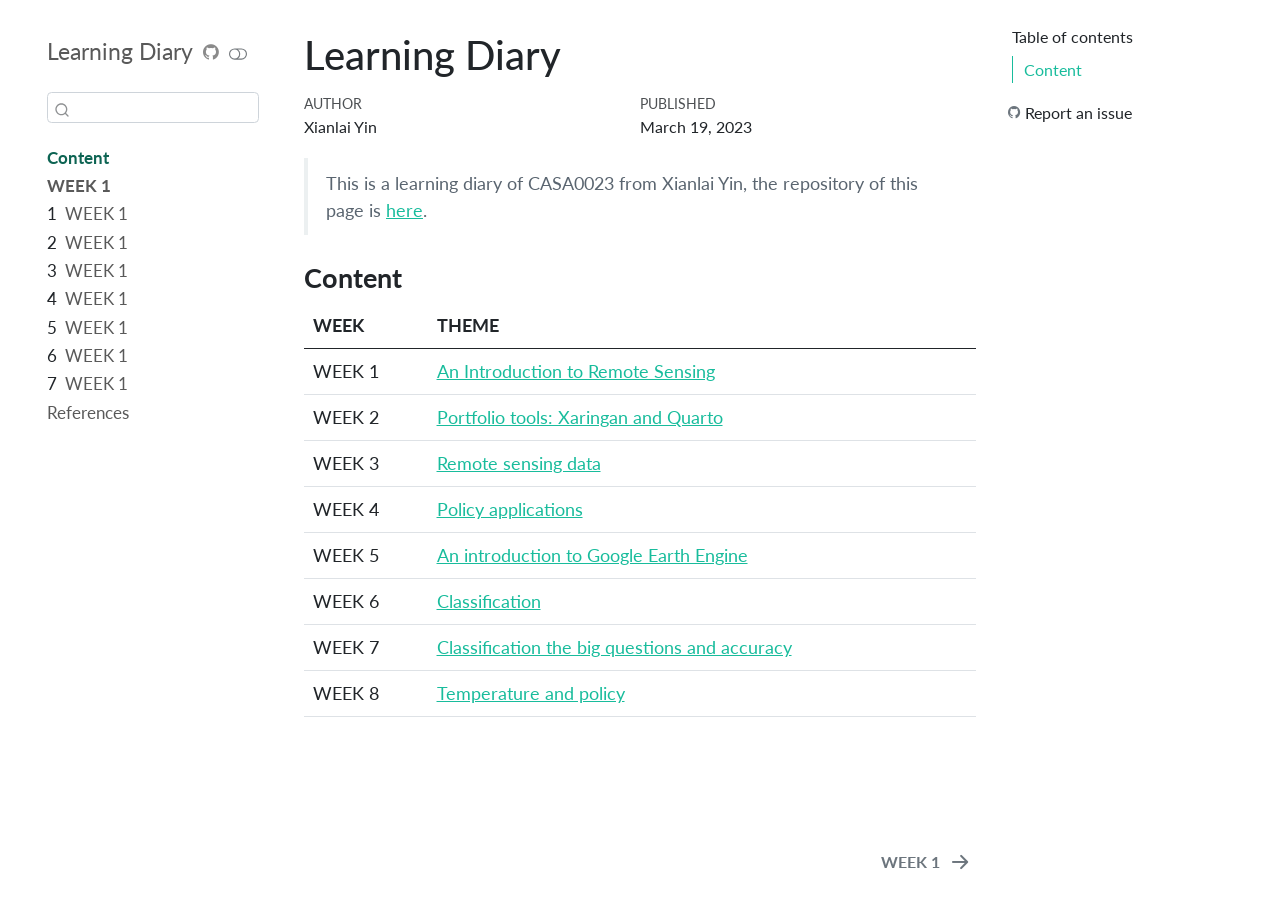
==== commit 090b6a4d: "UPDATE" ====
--- a/learning_diary/docs/index.html
+++ b/learning_diary/docs/index.html
@@ -7,7 +7,7 @@
 <meta name="viewport" content="width=device-width, initial-scale=1.0, user-scalable=yes">
 
 <meta name="author" content="Xianlai Yin">
-<meta name="dcterms.date" content="2023-03-13">
+<meta name="dcterms.date" content="2023-03-19">
 
 <title>Learning Diary</title>
 <style>
@@ -45,11 +45,11 @@
 <link href="site_libs/bootstrap/bootstrap.min.css" rel="stylesheet" class="quarto-color-scheme" id="quarto-bootstrap" data-mode="light">
 <link href="site_libs/bootstrap/bootstrap-dark.min.css" rel="prefetch" class="quarto-color-scheme quarto-color-alternate" id="quarto-bootstrap" data-mode="dark">
 <script id="quarto-search-options" type="application/json">{
-  "location": "navbar",
+  "location": "sidebar",
   "copy-button": false,
   "collapse-after": 3,
-  "panel-placement": "end",
-  "type": "overlay",
+  "panel-placement": "start",
+  "type": "textbox",
   "limit": 20,
   "language": {
     "search-no-results-text": "No results",
@@ -67,35 +67,10 @@
 
 </head>
 
-<body class="nav-sidebar floating nav-fixed">
+<body class="nav-sidebar floating">
 
 <div id="quarto-search-results"></div>
   <header id="quarto-header" class="headroom fixed-top">
-    <nav class="navbar navbar-expand-lg navbar-dark ">
-      <div class="navbar-container container-fluid">
-      <div class="navbar-brand-container">
-    <a class="navbar-brand" href="./index.html">
-    <span class="navbar-title">Learning Diary</span>
-    </a>
-  </div>
-          <button class="navbar-toggler" type="button" data-bs-toggle="collapse" data-bs-target="#navbarCollapse" aria-controls="navbarCollapse" aria-expanded="false" aria-label="Toggle navigation" onclick="if (window.quartoToggleHeadroom) { window.quartoToggleHeadroom(); }">
-  <span class="navbar-toggler-icon"></span>
-</button>
-          <div class="collapse navbar-collapse" id="navbarCollapse">
-            <ul class="navbar-nav navbar-nav-scroll ms-auto">
-  <li class="nav-item compact">
-    <a class="nav-link" href="https://github.com/XianlaiYin/XianlaiYin.github.io"><i class="bi bi-github" role="img" aria-label="Source Code">
-</i> 
- </a>
-  </li>  
-</ul>
-              <div class="quarto-toggle-container">
-                  <a href="" class="quarto-color-scheme-toggle nav-link" onclick="window.quartoToggleColorScheme(); return false;" title="Toggle dark mode"><i class="bi"></i></a>
-              </div>
-              <div id="quarto-search" class="" title="Search"></div>
-          </div> <!-- /navcollapse -->
-      </div> <!-- /container-fluid -->
-    </nav>
   <nav class="quarto-secondary-nav" data-bs-toggle="collapse" data-bs-target="#quarto-sidebar" aria-controls="quarto-sidebar" aria-expanded="false" aria-label="Toggle sidebar navigation" onclick="if (window.quartoToggleHeadroom) { window.quartoToggleHeadroom(); }">
     <div class="container-fluid d-flex justify-content-between">
       <h1 class="quarto-secondary-nav-title">Learning Diary</h1>
@@ -106,9 +81,18 @@
   </nav>
 </header>
 <!-- content -->
-<div id="quarto-content" class="quarto-container page-columns page-rows-contents page-layout-article page-navbar">
+<div id="quarto-content" class="quarto-container page-columns page-rows-contents page-layout-article">
 <!-- sidebar -->
   <nav id="quarto-sidebar" class="sidebar collapse sidebar-navigation floating overflow-auto">
+    <div class="pt-lg-2 mt-2 text-left sidebar-header">
+    <div class="sidebar-title mb-0 py-0">
+      <a href="./">Learning Diary</a> 
+        <div class="sidebar-tools-main">
+    <a href="https://github.com/XianlaiYin/XianlaiYin.github.io" title="Source Code" class="sidebar-tool px-1"><i class="bi bi-github"></i></a>
+  <a href="" class="quarto-color-scheme-toggle sidebar-tool" onclick="window.quartoToggleColorScheme(); return false;" title="Toggle dark mode"><i class="bi"></i></a>
+</div>
+    </div>
+      </div>
       <div class="mt-2 flex-shrink-0 align-items-center">
         <div class="sidebar-search">
         <div id="quarto-search" class="" title="Search"></div>
@@ -118,47 +102,47 @@
     <ul class="list-unstyled mt-1">
         <li class="sidebar-item">
   <div class="sidebar-item-container"> 
-  <a href="./index.html" class="sidebar-item-text sidebar-link active">Content</a>
-  </div>
-</li>
-        <li class="sidebar-item">
-  <div class="sidebar-item-container"> 
-  <a href="./WEEK1.html" class="sidebar-item-text sidebar-link"><span class="chapter-number">1</span>&nbsp; <span class="chapter-title">WEEK1</span></a>
-  </div>
-</li>
-        <li class="sidebar-item">
-  <div class="sidebar-item-container"> 
-  <a href="./WEEK2.html" class="sidebar-item-text sidebar-link"><span class="chapter-number">2</span>&nbsp; <span class="chapter-title">WEEK2</span></a>
-  </div>
-</li>
-        <li class="sidebar-item">
-  <div class="sidebar-item-container"> 
-  <a href="./WEEK3.html" class="sidebar-item-text sidebar-link"><span class="chapter-number">3</span>&nbsp; <span class="chapter-title">WEEK3</span></a>
-  </div>
-</li>
-        <li class="sidebar-item">
-  <div class="sidebar-item-container"> 
-  <a href="./WEEK4.html" class="sidebar-item-text sidebar-link"><span class="chapter-number">4</span>&nbsp; <span class="chapter-title">WEEK4</span></a>
-  </div>
-</li>
-        <li class="sidebar-item">
-  <div class="sidebar-item-container"> 
-  <a href="./WEEK5.html" class="sidebar-item-text sidebar-link"><span class="chapter-number">5</span>&nbsp; <span class="chapter-title">WEEK5</span></a>
-  </div>
-</li>
-        <li class="sidebar-item">
-  <div class="sidebar-item-container"> 
-  <a href="./WEEK6.html" class="sidebar-item-text sidebar-link"><span class="chapter-number">6</span>&nbsp; <span class="chapter-title">WEEK6</span></a>
-  </div>
-</li>
-        <li class="sidebar-item">
-  <div class="sidebar-item-container"> 
-  <a href="./WEEK7.html" class="sidebar-item-text sidebar-link"><span class="chapter-number">7</span>&nbsp; <span class="chapter-title">WEEK7</span></a>
-  </div>
-</li>
-        <li class="sidebar-item">
-  <div class="sidebar-item-container"> 
-  <a href="./WEEK8.html" class="sidebar-item-text sidebar-link"><span class="chapter-number">8</span>&nbsp; <span class="chapter-title">WEEK8</span></a>
+  <a href="./index.html" class="sidebar-item-text sidebar-link active"><strong>Content</strong></a>
+  </div>
+</li>
+        <li class="sidebar-item">
+  <div class="sidebar-item-container"> 
+  <a href="./WEEK1.html" class="sidebar-item-text sidebar-link"><strong>WEEK 1</strong></a>
+  </div>
+</li>
+        <li class="sidebar-item">
+  <div class="sidebar-item-container"> 
+  <a href="./WEEK2.html" class="sidebar-item-text sidebar-link"><span class="chapter-number">1</span>&nbsp; <span class="chapter-title">WEEK 1</span></a>
+  </div>
+</li>
+        <li class="sidebar-item">
+  <div class="sidebar-item-container"> 
+  <a href="./WEEK3.html" class="sidebar-item-text sidebar-link"><span class="chapter-number">2</span>&nbsp; <span class="chapter-title">WEEK 1</span></a>
+  </div>
+</li>
+        <li class="sidebar-item">
+  <div class="sidebar-item-container"> 
+  <a href="./WEEK4.html" class="sidebar-item-text sidebar-link"><span class="chapter-number">3</span>&nbsp; <span class="chapter-title">WEEK 1</span></a>
+  </div>
+</li>
+        <li class="sidebar-item">
+  <div class="sidebar-item-container"> 
+  <a href="./WEEK5.html" class="sidebar-item-text sidebar-link"><span class="chapter-number">4</span>&nbsp; <span class="chapter-title">WEEK 1</span></a>
+  </div>
+</li>
+        <li class="sidebar-item">
+  <div class="sidebar-item-container"> 
+  <a href="./WEEK6.html" class="sidebar-item-text sidebar-link"><span class="chapter-number">5</span>&nbsp; <span class="chapter-title">WEEK 1</span></a>
+  </div>
+</li>
+        <li class="sidebar-item">
+  <div class="sidebar-item-container"> 
+  <a href="./WEEK7.html" class="sidebar-item-text sidebar-link"><span class="chapter-number">6</span>&nbsp; <span class="chapter-title">WEEK 1</span></a>
+  </div>
+</li>
+        <li class="sidebar-item">
+  <div class="sidebar-item-container"> 
+  <a href="./WEEK8.html" class="sidebar-item-text sidebar-link"><span class="chapter-number">7</span>&nbsp; <span class="chapter-title">WEEK 1</span></a>
   </div>
 </li>
         <li class="sidebar-item">
@@ -175,7 +159,7 @@
     <h2 id="toc-title">Table of contents</h2>
    
   <ul>
-  <li><a href="#content" id="toc-content" class="nav-link active" data-scroll-target="#content">Content</a></li>
+  <li><a href="#content" id="toc-content" class="nav-link active" data-scroll-target="#content"><strong>Content</strong></a></li>
   </ul>
 <div class="toc-actions"><div><i class="bi bi-github"></i></div><div class="action-links"><p><a href="https://github.com/XianlaiYin/XianlaiYin.github.io/issues/new" class="toc-action">Report an issue</a></p></div></div></nav>
     </div>
@@ -201,7 +185,7 @@
     <div>
     <div class="quarto-title-meta-heading">Published</div>
     <div class="quarto-title-meta-contents">
-      <p class="date">March 13, 2023</p>
+      <p class="date">March 19, 2023</p>
     </div>
   </div>
     
@@ -211,13 +195,52 @@
 </header>
 
 <blockquote class="blockquote">
-<p>This is a learning diary of CASA0023.</p>
+<p>This is a learning diary of CASA0023 from Xianlai Yin, the repository of this page is <a href="https://github.com/XianlaiYin/XianlaiYin.github.io/tree/main/learning_diary">here</a>.</p>
 </blockquote>
-<section id="content" class="level1 unnumbered">
-<h1 class="unnumbered">Content</h1>
-<div class="test">
-<p>test</p>
-</div>
+<section id="content" class="level3 unnumbered">
+<h3 class="unnumbered anchored" data-anchor-id="content"><strong>Content</strong></h3>
+<table class="table">
+<thead>
+<tr class="header">
+<th style="text-align: left;">WEEK</th>
+<th>THEME</th>
+</tr>
+</thead>
+<tbody>
+<tr class="odd">
+<td style="text-align: left;">WEEK 1</td>
+<td><a href="https://xianlaiyin.github.io/learning_diary/docs/WEEK1.html">An Introduction to Remote Sensing</a></td>
+</tr>
+<tr class="even">
+<td style="text-align: left;">WEEK 2</td>
+<td><a href="https://xianlaiyin.github.io/learning_diary/docs/WEEK2.html">Portfolio tools: Xaringan and Quarto</a></td>
+</tr>
+<tr class="odd">
+<td style="text-align: left;">WEEK 3</td>
+<td><a href="https://xianlaiyin.github.io/learning_diary/docs/WEEK3.html">Remote sensing data</a></td>
+</tr>
+<tr class="even">
+<td style="text-align: left;">WEEK 4</td>
+<td><a href="https://xianlaiyin.github.io/learning_diary/docs/WEEK4.html">Policy applications</a></td>
+</tr>
+<tr class="odd">
+<td style="text-align: left;">WEEK 5</td>
+<td><a href="https://xianlaiyin.github.io/learning_diary/docs/WEEK5.html">An introduction to Google Earth Engine</a></td>
+</tr>
+<tr class="even">
+<td style="text-align: left;">WEEK 6</td>
+<td><a href="https://xianlaiyin.github.io/learning_diary/docs/WEEK6.html">Classification</a></td>
+</tr>
+<tr class="odd">
+<td style="text-align: left;">WEEK 7</td>
+<td><a href="https://xianlaiyin.github.io/learning_diary/docs/WEEK7.html">Classification the big questions and accuracy</a></td>
+</tr>
+<tr class="even">
+<td style="text-align: left;">WEEK 8</td>
+<td><a href="https://xianlaiyin.github.io/learning_diary/docs/WEEK8.html">Temperature and policy</a></td>
+</tr>
+</tbody>
+</table>
 
 
 </section>
@@ -439,7 +462,7 @@
   </div>
   <div class="nav-page nav-page-next">
       <a href="./WEEK1.html" class="pagination-link">
-        <span class="nav-page-text"><span class="chapter-number">1</span>&nbsp; <span class="chapter-title">WEEK1</span></span> <i class="bi bi-arrow-right-short"></i>
+        <span class="nav-page-text"><strong>WEEK 1</strong></span> <i class="bi bi-arrow-right-short"></i>
       </a>
   </div>
 </nav>
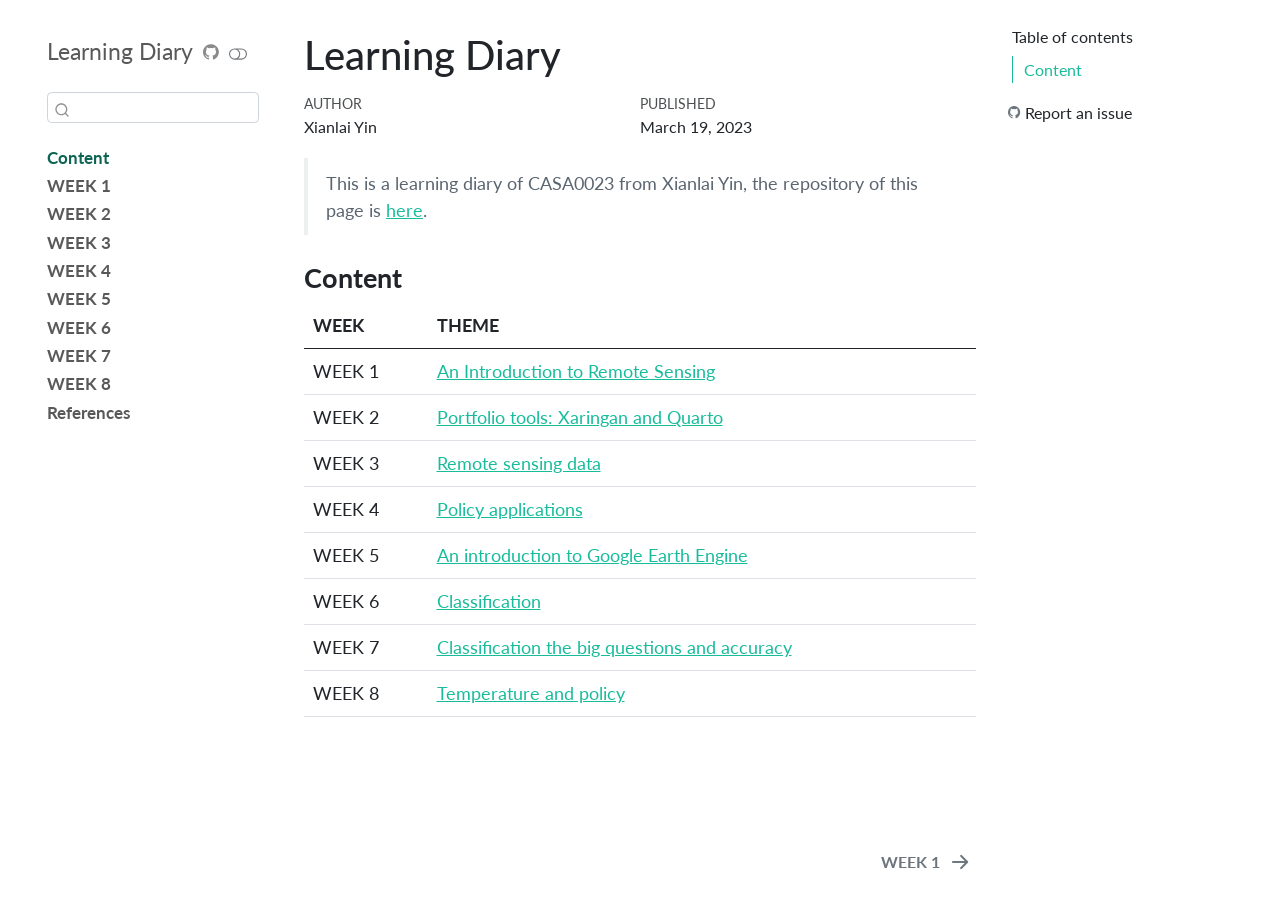
==== commit 26f95aa7: "UPDATE" ====
--- a/learning_diary/docs/index.html
+++ b/learning_diary/docs/index.html
@@ -112,42 +112,42 @@
 </li>
         <li class="sidebar-item">
   <div class="sidebar-item-container"> 
-  <a href="./WEEK2.html" class="sidebar-item-text sidebar-link"><span class="chapter-number">1</span>&nbsp; <span class="chapter-title">WEEK 1</span></a>
-  </div>
-</li>
-        <li class="sidebar-item">
-  <div class="sidebar-item-container"> 
-  <a href="./WEEK3.html" class="sidebar-item-text sidebar-link"><span class="chapter-number">2</span>&nbsp; <span class="chapter-title">WEEK 1</span></a>
-  </div>
-</li>
-        <li class="sidebar-item">
-  <div class="sidebar-item-container"> 
-  <a href="./WEEK4.html" class="sidebar-item-text sidebar-link"><span class="chapter-number">3</span>&nbsp; <span class="chapter-title">WEEK 1</span></a>
-  </div>
-</li>
-        <li class="sidebar-item">
-  <div class="sidebar-item-container"> 
-  <a href="./WEEK5.html" class="sidebar-item-text sidebar-link"><span class="chapter-number">4</span>&nbsp; <span class="chapter-title">WEEK 1</span></a>
-  </div>
-</li>
-        <li class="sidebar-item">
-  <div class="sidebar-item-container"> 
-  <a href="./WEEK6.html" class="sidebar-item-text sidebar-link"><span class="chapter-number">5</span>&nbsp; <span class="chapter-title">WEEK 1</span></a>
-  </div>
-</li>
-        <li class="sidebar-item">
-  <div class="sidebar-item-container"> 
-  <a href="./WEEK7.html" class="sidebar-item-text sidebar-link"><span class="chapter-number">6</span>&nbsp; <span class="chapter-title">WEEK 1</span></a>
-  </div>
-</li>
-        <li class="sidebar-item">
-  <div class="sidebar-item-container"> 
-  <a href="./WEEK8.html" class="sidebar-item-text sidebar-link"><span class="chapter-number">7</span>&nbsp; <span class="chapter-title">WEEK 1</span></a>
-  </div>
-</li>
-        <li class="sidebar-item">
-  <div class="sidebar-item-container"> 
-  <a href="./references.html" class="sidebar-item-text sidebar-link">References</a>
+  <a href="./WEEK2.html" class="sidebar-item-text sidebar-link"><strong>WEEK 2</strong></a>
+  </div>
+</li>
+        <li class="sidebar-item">
+  <div class="sidebar-item-container"> 
+  <a href="./WEEK3.html" class="sidebar-item-text sidebar-link"><strong>WEEK 3</strong></a>
+  </div>
+</li>
+        <li class="sidebar-item">
+  <div class="sidebar-item-container"> 
+  <a href="./WEEK4.html" class="sidebar-item-text sidebar-link"><strong>WEEK 4</strong></a>
+  </div>
+</li>
+        <li class="sidebar-item">
+  <div class="sidebar-item-container"> 
+  <a href="./WEEK5.html" class="sidebar-item-text sidebar-link"><strong>WEEK 5</strong></a>
+  </div>
+</li>
+        <li class="sidebar-item">
+  <div class="sidebar-item-container"> 
+  <a href="./WEEK6.html" class="sidebar-item-text sidebar-link"><strong>WEEK 6</strong></a>
+  </div>
+</li>
+        <li class="sidebar-item">
+  <div class="sidebar-item-container"> 
+  <a href="./WEEK7.html" class="sidebar-item-text sidebar-link"><strong>WEEK 7</strong></a>
+  </div>
+</li>
+        <li class="sidebar-item">
+  <div class="sidebar-item-container"> 
+  <a href="./WEEK8.html" class="sidebar-item-text sidebar-link"><strong>WEEK 8</strong></a>
+  </div>
+</li>
+        <li class="sidebar-item">
+  <div class="sidebar-item-container"> 
+  <a href="./references.html" class="sidebar-item-text sidebar-link"><strong>References</strong></a>
   </div>
 </li>
     </ul>
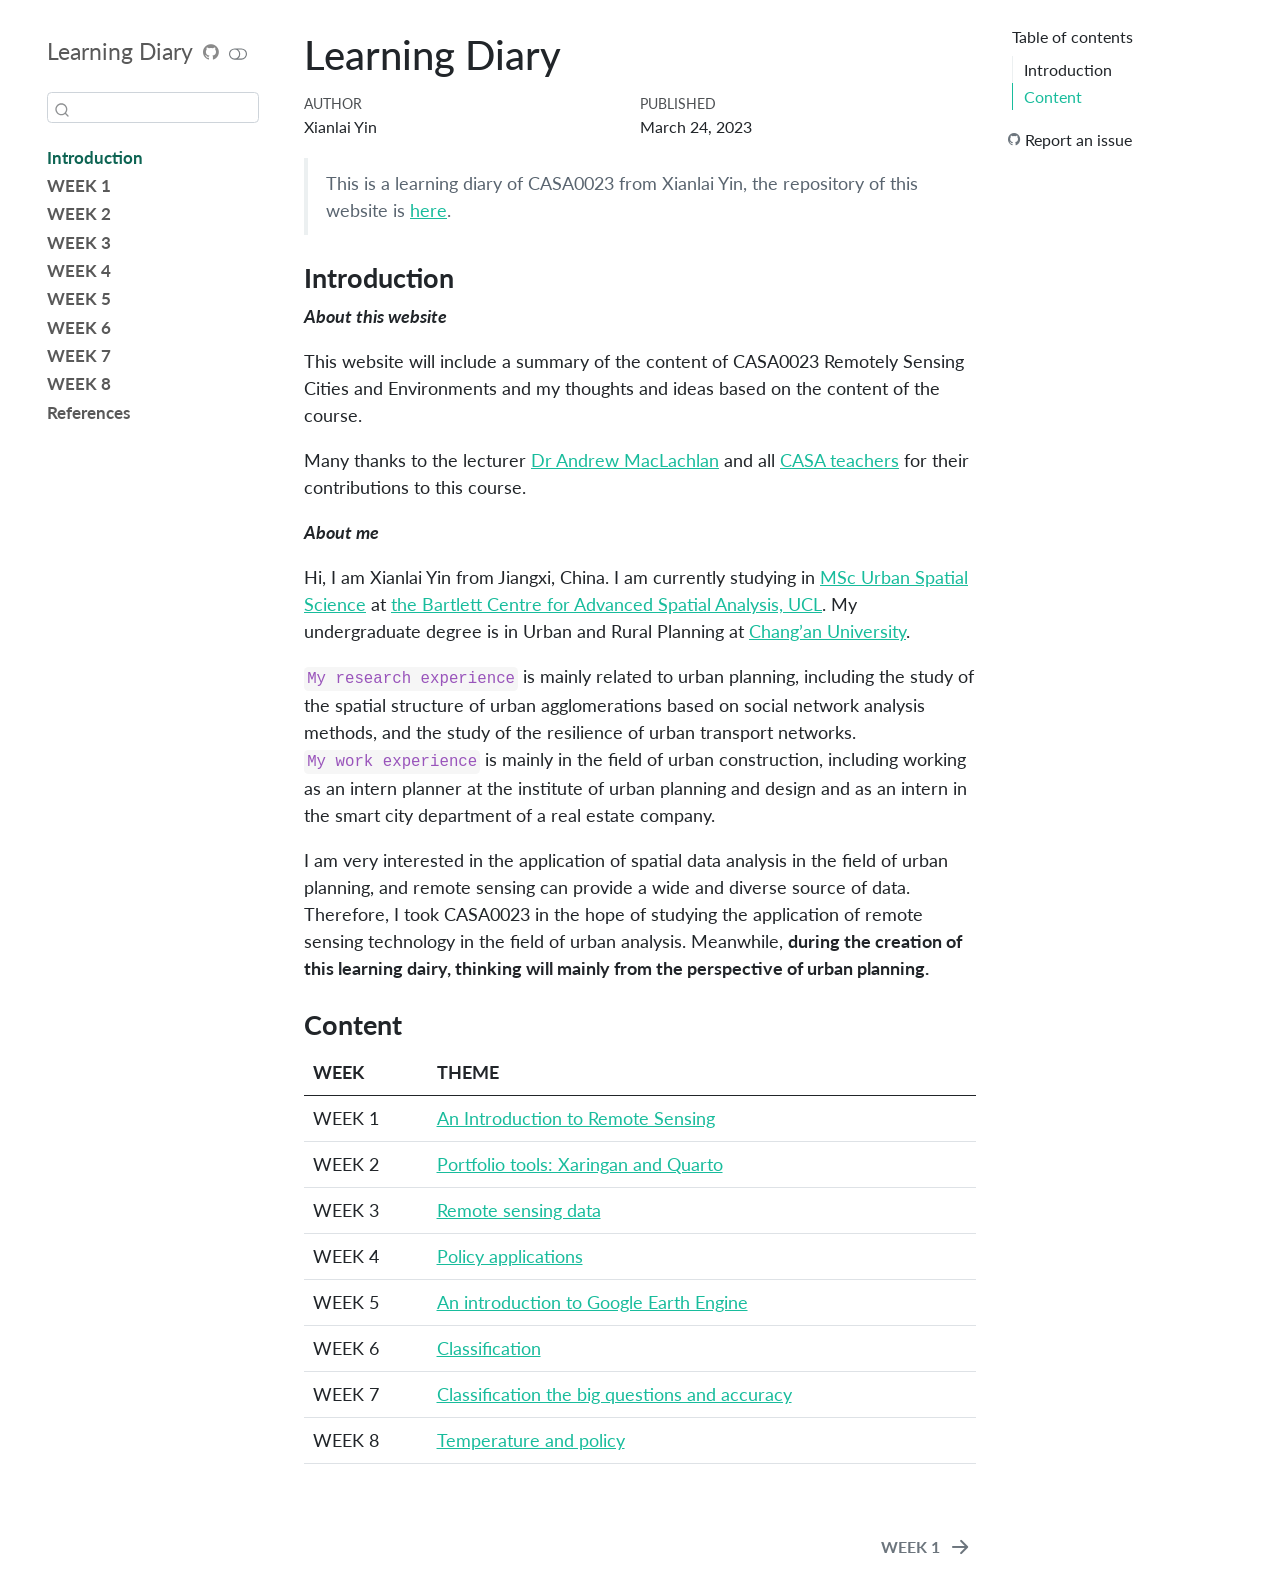
==== commit 0eb13fbb: "UPDATE" ====
--- a/learning_diary/docs/index.html
+++ b/learning_diary/docs/index.html
@@ -7,7 +7,7 @@
 <meta name="viewport" content="width=device-width, initial-scale=1.0, user-scalable=yes">
 
 <meta name="author" content="Xianlai Yin">
-<meta name="dcterms.date" content="2023-03-19">
+<meta name="dcterms.date" content="2023-03-24">
 
 <title>Learning Diary</title>
 <style>
@@ -102,7 +102,7 @@
     <ul class="list-unstyled mt-1">
         <li class="sidebar-item">
   <div class="sidebar-item-container"> 
-  <a href="./index.html" class="sidebar-item-text sidebar-link active"><strong>Content</strong></a>
+  <a href="./index.html" class="sidebar-item-text sidebar-link active"><strong>Introduction</strong></a>
   </div>
 </li>
         <li class="sidebar-item">
@@ -159,7 +159,8 @@
     <h2 id="toc-title">Table of contents</h2>
    
   <ul>
-  <li><a href="#content" id="toc-content" class="nav-link active" data-scroll-target="#content"><strong>Content</strong></a></li>
+  <li><a href="#introduction" id="toc-introduction" class="nav-link active" data-scroll-target="#introduction"><strong>Introduction</strong></a></li>
+  <li><a href="#content" id="toc-content" class="nav-link" data-scroll-target="#content"><strong>Content</strong></a></li>
   </ul>
 <div class="toc-actions"><div><i class="bi bi-github"></i></div><div class="action-links"><p><a href="https://github.com/XianlaiYin/XianlaiYin.github.io/issues/new" class="toc-action">Report an issue</a></p></div></div></nav>
     </div>
@@ -185,7 +186,7 @@
     <div>
     <div class="quarto-title-meta-heading">Published</div>
     <div class="quarto-title-meta-contents">
-      <p class="date">March 19, 2023</p>
+      <p class="date">March 24, 2023</p>
     </div>
   </div>
     
@@ -195,8 +196,18 @@
 </header>
 
 <blockquote class="blockquote">
-<p>This is a learning diary of CASA0023 from Xianlai Yin, the repository of this page is <a href="https://github.com/XianlaiYin/XianlaiYin.github.io/tree/main/learning_diary">here</a>.</p>
+<p>This is a learning diary of CASA0023 from Xianlai Yin, the repository of this website is <a href="https://github.com/XianlaiYin/XianlaiYin.github.io/tree/main/learning_diary">here</a>.</p>
 </blockquote>
+<section id="introduction" class="level3 unnumbered">
+<h3 class="unnumbered anchored" data-anchor-id="introduction"><strong>Introduction</strong></h3>
+<p><strong><em>About this website</em></strong></p>
+<p>This website will include a summary of the content of CASA0023 Remotely Sensing Cities and Environments and my thoughts and ideas based on the content of the course.</p>
+<p>Many thanks to the lecturer <a href="https://www.ucl.ac.uk/bartlett/casa/people/dr-andrew-maclachlan">Dr Andrew MacLachlan</a> and all <a href="https://www.ucl.ac.uk/bartlett/casa/people">CASA teachers</a> for their contributions to this course.</p>
+<p><strong><em>About me</em></strong></p>
+<p>Hi, I am Xianlai Yin from Jiangxi, China. I am currently studying in <a href="https://www.ucl.ac.uk/prospective-students/graduate/taught-degrees/urban-spatial-science-msc">MSc Urban Spatial Science</a> at <a href="https://www.ucl.ac.uk/bartlett/casa/">the Bartlett Centre for Advanced Spatial Analysis, UCL</a>. My undergraduate degree is in Urban and Rural Planning at <a href="https://en.chd.edu.cn/">Chang’an University</a>.</p>
+<p><code>My research experience</code> is mainly related to urban planning, including the study of the spatial structure of urban agglomerations based on social network analysis methods, and the study of the resilience of urban transport networks. <code>My work experience</code> is mainly in the field of urban construction, including working as an intern planner at the institute of urban planning and design and as an intern in the smart city department of a real estate company.</p>
+<p>I am very interested in the application of spatial data analysis in the field of urban planning, and remote sensing can provide a wide and diverse source of data. Therefore, I took CASA0023 in the hope of studying the application of remote sensing technology in the field of urban analysis. Meanwhile, <strong>during the creation of this learning dairy, thinking will mainly from the perspective of urban planning.</strong></p>
+</section>
 <section id="content" class="level3 unnumbered">
 <h3 class="unnumbered anchored" data-anchor-id="content"><strong>Content</strong></h3>
 <table class="table">
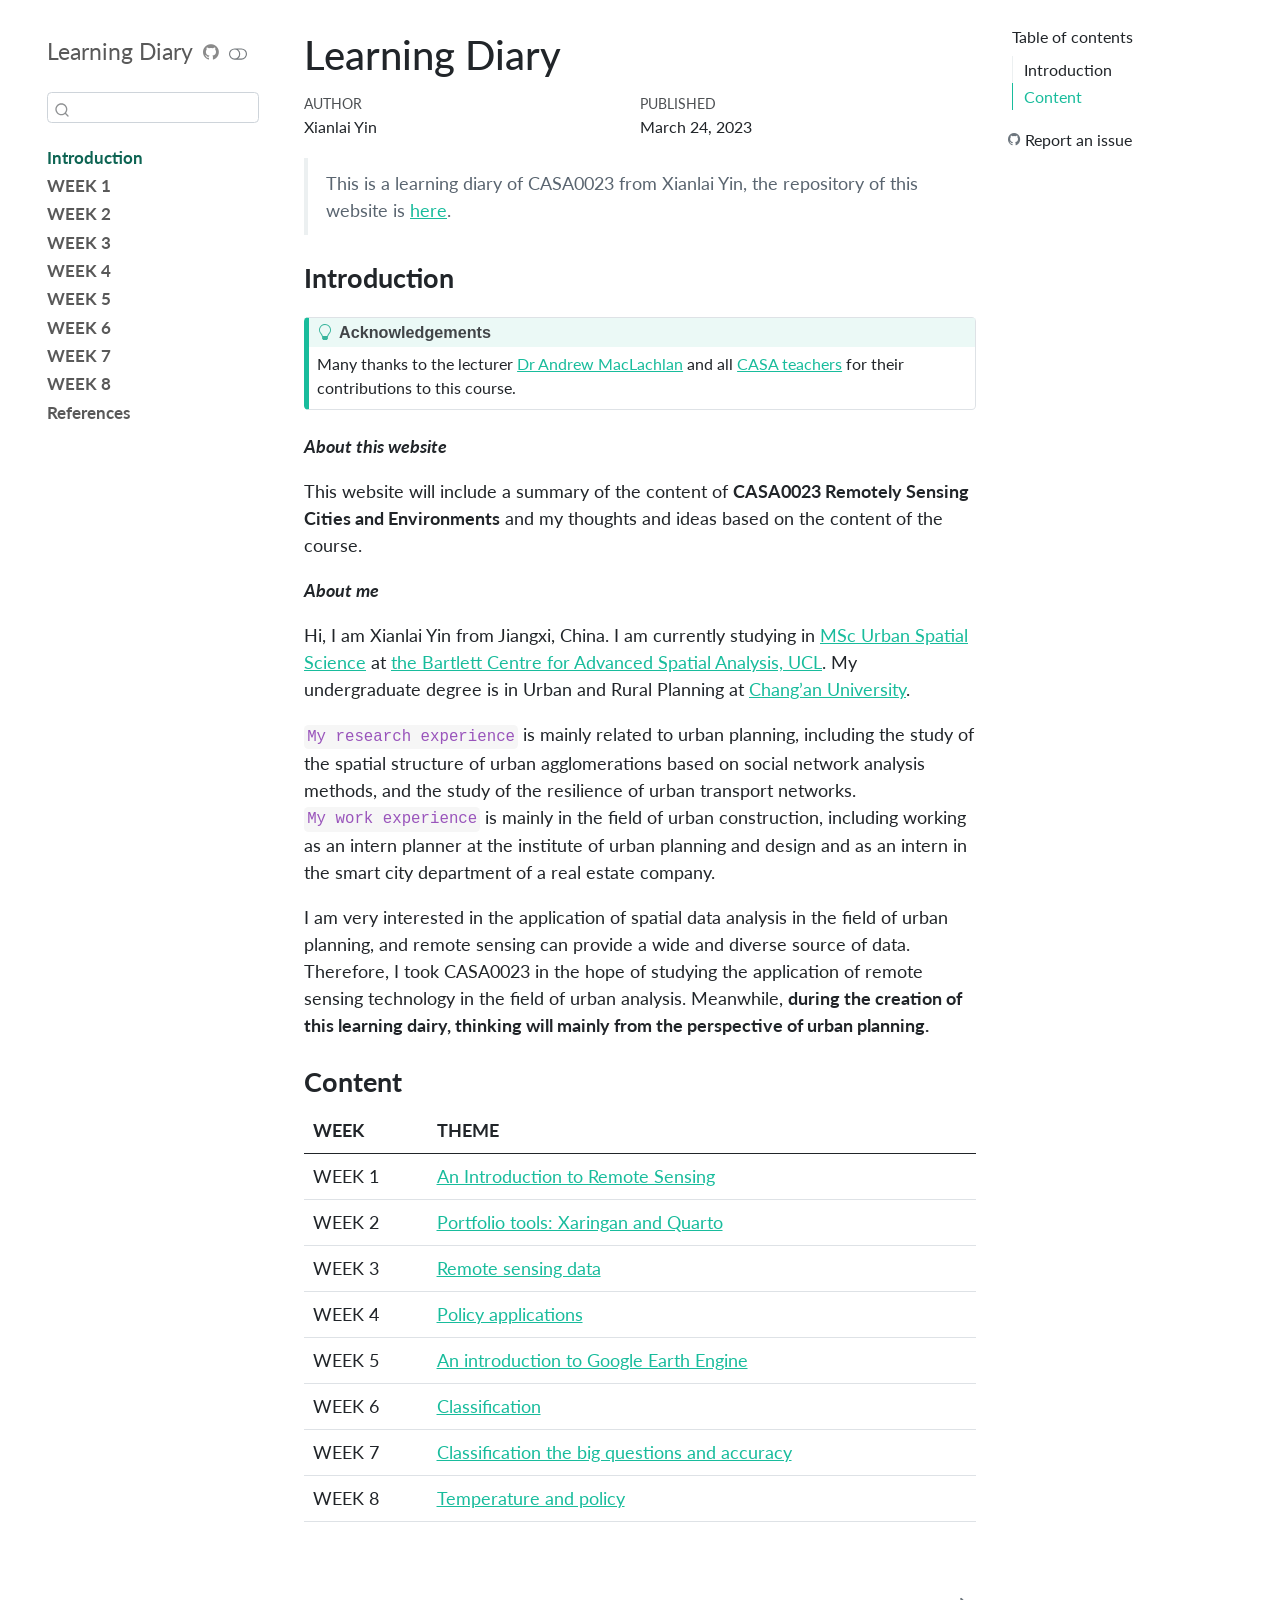
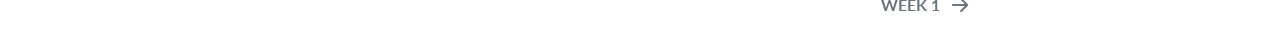
==== commit 4e857c2e: "UPDATE" ====
--- a/learning_diary/docs/index.html
+++ b/learning_diary/docs/index.html
@@ -200,9 +200,21 @@
 </blockquote>
 <section id="introduction" class="level3 unnumbered">
 <h3 class="unnumbered anchored" data-anchor-id="introduction"><strong>Introduction</strong></h3>
+<div class="callout-tip callout callout-style-default callout-captioned">
+<div class="callout-header d-flex align-content-center">
+<div class="callout-icon-container">
+<i class="callout-icon"></i>
+</div>
+<div class="callout-caption-container flex-fill">
+Acknowledgements
+</div>
+</div>
+<div class="callout-body-container callout-body">
+<p>Many thanks to the lecturer <a href="https://www.ucl.ac.uk/bartlett/casa/people/dr-andrew-maclachlan">Dr Andrew MacLachlan</a> and all <a href="https://www.ucl.ac.uk/bartlett/casa/people">CASA teachers</a> for their contributions to this course.</p>
+</div>
+</div>
 <p><strong><em>About this website</em></strong></p>
-<p>This website will include a summary of the content of CASA0023 Remotely Sensing Cities and Environments and my thoughts and ideas based on the content of the course.</p>
-<p>Many thanks to the lecturer <a href="https://www.ucl.ac.uk/bartlett/casa/people/dr-andrew-maclachlan">Dr Andrew MacLachlan</a> and all <a href="https://www.ucl.ac.uk/bartlett/casa/people">CASA teachers</a> for their contributions to this course.</p>
+<p>This website will include a summary of the content of <strong>CASA0023 Remotely Sensing Cities and Environments</strong> and my thoughts and ideas based on the content of the course.</p>
 <p><strong><em>About me</em></strong></p>
 <p>Hi, I am Xianlai Yin from Jiangxi, China. I am currently studying in <a href="https://www.ucl.ac.uk/prospective-students/graduate/taught-degrees/urban-spatial-science-msc">MSc Urban Spatial Science</a> at <a href="https://www.ucl.ac.uk/bartlett/casa/">the Bartlett Centre for Advanced Spatial Analysis, UCL</a>. My undergraduate degree is in Urban and Rural Planning at <a href="https://en.chd.edu.cn/">Chang’an University</a>.</p>
 <p><code>My research experience</code> is mainly related to urban planning, including the study of the spatial structure of urban agglomerations based on social network analysis methods, and the study of the resilience of urban transport networks. <code>My work experience</code> is mainly in the field of urban construction, including working as an intern planner at the institute of urban planning and design and as an intern in the smart city department of a real estate company.</p>
